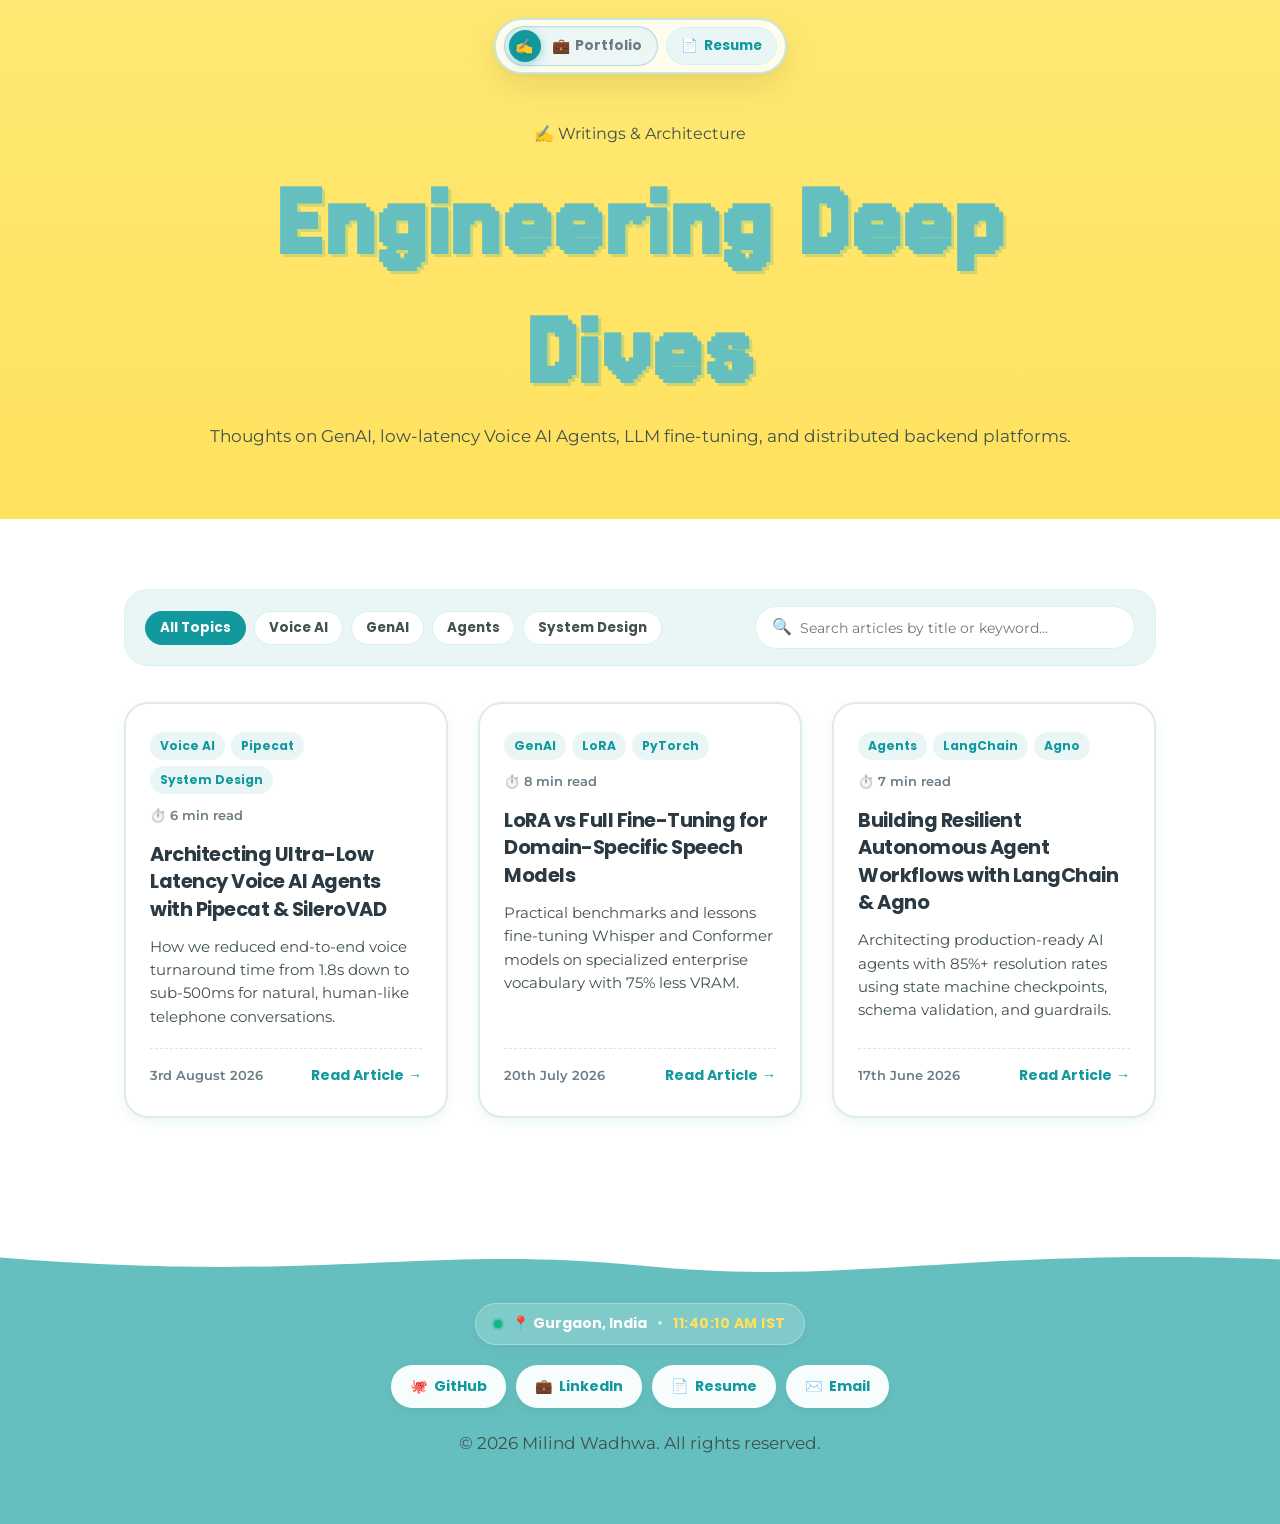
==== blog/index.html @ ba765969 "portfolio revamp" ====
<!DOCTYPE html>
<html lang="en">

<head>
  <meta charset="UTF-8">
  <meta name="viewport" content="width=device-width, initial-scale=1.0">
  <title>Technical Blog & Insights — Milind Wadhwa</title>
  <meta name="description"
    content="Articles and deep dives on GenAI, Voice AI agents, model fine-tuning, and scalable distributed systems by Milind Wadhwa.">
  <link rel="icon"
    href="data:image/svg+xml,<svg xmlns=%22http://www.w3.org/2000/svg%22 viewBox=%220 0 100 100%22><text y=%22.9em%22 font-size=%2290%22>✍️</text></svg>">
  <link rel="stylesheet" href="../style.css">
</head>

<body class="blog-archive-page">

  <!-- Floating Island Dock Navbar -->
  <header class="navbar-wrapper">
    <nav class="floating-dock blog-mode" id="floating-dock">
      <!-- Mode Switcher Segmented Control -->
      <div class="dock-mode-switcher" id="dock-mode-switcher">
        <span class="mode-glider" aria-hidden="true"></span>
        <a href="index.html" class="mode-pill active" id="mode-btn-blog" aria-label="Blog view">
          <span class="mode-icon">✍️</span>
          <span class="mode-text">Blog</span>
        </a>
        <a href="../index.html" class="mode-pill" id="mode-btn-portfolio" aria-label="Switch to Portfolio view">
          <span class="mode-icon">💼</span>
          <span class="mode-text">Portfolio</span>
        </a>
      </div>

      <div class="dock-actions">
        <a href="../resume.pdf" target="_blank" rel="noopener" class="dock-resume-btn" title="View Resume PDF">
          <span>📄</span>
          <span>Resume</span>
        </a>
        <a href="../index.html#contact" class="dock-cta-btn">
          <span class="wave-hand">👋</span>
          <span>Say Hi</span>
        </a>
      </div>
    </nav>
  </header>

  <!-- Hero Header for Blog -->
  <header class="top-container blog-hero-header">
    <div class="hero-content">
      <span class="eyebrow-badge">
        <span class="emoji-bounce">✍️</span>
        <span>Writings & Architecture</span>
      </span>
      <h1 class="hero-title">Engineering Deep Dives</h1>
      <p class="hero-subtitle">
        Thoughts on GenAI, low-latency Voice AI Agents, LLM fine-tuning, and distributed backend platforms.
      </p>
    </div>
  </header>

  <!-- Main Blog Content Area -->
  <main class="middle-container" style="max-width: 1080px;">

    <!-- Filter & Search Controls -->
    <div class="blog-controls-container">
      <div class="blog-tag-filters" id="blog-tag-filters">
        <button class="tag-filter-btn active" data-tag="all">All Topics</button>
        <button class="tag-filter-btn" data-tag="Voice AI">Voice AI</button>
        <button class="tag-filter-btn" data-tag="GenAI">GenAI</button>
        <button class="tag-filter-btn" data-tag="Agents">Agents</button>
        <button class="tag-filter-btn" data-tag="System Design">System Design</button>
      </div>

      <div class="blog-search-box">
        <span class="search-icon">🔍</span>
        <input type="text" id="blog-search-input" placeholder="Search articles by title or keyword..."
          aria-label="Search blog posts">
      </div>
    </div>

    <!-- Blog Articles Grid -->
    <div class="blog-archive-grid" id="blog-articles-grid">

      <!-- Post 1 -->
      <article class="blog-card" data-tags="Voice AI,Pipecat,System Design"
        data-title="Architecting Ultra-Low Latency Voice AI Agents with Pipecat & SileroVAD">
        <div class="blog-card-header">
          <div class="blog-card-tags">
            <span class="blog-pill">Voice AI</span>
            <span class="blog-pill">Pipecat</span>
            <span class="blog-pill">System Design</span>
          </div>
          <span class="blog-read-badge">⏱️ 6 min read</span>
        </div>
        <h2 class="blog-card-title">
          <a href="voice-ai-latency-optimization.html">Architecting Ultra-Low Latency Voice AI Agents with Pipecat &
            SileroVAD</a>
        </h2>
        <p class="blog-card-excerpt">
          How we reduced end-to-end voice turnaround time from 1.8s down to sub-500ms for natural, human-like telephone
          conversations.
        </p>
        <div class="blog-card-footer">
          <span class="blog-date">3rd August 2026</span>
          <a href="voice-ai-latency-optimization.html" class="read-more-btn">Read Article <span>→</span></a>
        </div>
      </article>

      <!-- Post 2 -->
      <article class="blog-card" data-tags="GenAI,LoRA,PyTorch"
        data-title="LoRA vs Full Fine-Tuning for Domain-Specific Speech Models">
        <div class="blog-card-header">
          <div class="blog-card-tags">
            <span class="blog-pill">GenAI</span>
            <span class="blog-pill">LoRA</span>
            <span class="blog-pill">PyTorch</span>
          </div>
          <span class="blog-read-badge">⏱️ 8 min read</span>
        </div>
        <h2 class="blog-card-title">
          <a href="lora-speech-fine-tuning.html">LoRA vs Full Fine-Tuning for Domain-Specific Speech Models</a>
        </h2>
        <p class="blog-card-excerpt">
          Practical benchmarks and lessons fine-tuning Whisper and Conformer models on specialized enterprise vocabulary
          with 75% less VRAM.
        </p>
        <div class="blog-card-footer">
          <span class="blog-date">20th July 2026</span>
          <a href="lora-speech-fine-tuning.html" class="read-more-btn">Read Article <span>→</span></a>
        </div>
      </article>

      <!-- Post 3 -->
      <article class="blog-card" data-tags="Agents,LangChain,Agno"
        data-title="Building Resilient Autonomous Agent Workflows with LangChain & Agno">
        <div class="blog-card-header">
          <div class="blog-card-tags">
            <span class="blog-pill">Agents</span>
            <span class="blog-pill">LangChain</span>
            <span class="blog-pill">Agno</span>
          </div>
          <span class="blog-read-badge">⏱️ 7 min read</span>
        </div>
        <h2 class="blog-card-title">
          <a href="autonomous-agent-workflows.html">Building Resilient Autonomous Agent Workflows with LangChain &
            Agno</a>
        </h2>
        <p class="blog-card-excerpt">
          Architecting production-ready AI agents with 85%+ resolution rates using state machine checkpoints, schema
          validation, and guardrails.
        </p>
        <div class="blog-card-footer">
          <span class="blog-date">17th June 2026</span>
          <a href="autonomous-agent-workflows.html" class="read-more-btn">Read Article <span>→</span></a>
        </div>
      </article>

    </div>

    <div id="no-articles-found"
      style="display: none; text-align: center; padding: 40px 20px; color: var(--text-muted);">
      <p style="font-size: 1.2rem; font-weight: 700;">No articles match your search or filter.</p>
      <button class="btn btn-secondary" onclick="resetBlogFilters()" style="margin-top: 12px;">Reset Filters</button>
    </div>

  </main>

  <!-- WAVE HORIZON TRANSITION -->
  <div class="footer-wave-container" aria-hidden="true">
    <svg class="footer-wave" viewBox="0 0 1440 90" fill="none" xmlns="http://www.w3.org/2000/svg"
      preserveAspectRatio="none">
      <path d="M0,32 C360,75 480,10 720,45 C960,80 1080,15 1440,35 L1440,90 L0,90 Z" fill="#66BFBF" />
    </svg>
  </div>

  <!-- BOTTOM CONTAINER (FOOTER) -->
  <footer class="bottom-container">
    <div class="footer-inner">
      <div class="footer-status-card">
        <span class="live-dot-pulse"></span>
        <span class="status-location">📍 Gurgaon, India</span>
        <span class="status-divider">•</span>
        <span class="status-time" id="live-local-time">08:50 PM IST</span>
      </div>

      <div class="footer-links-dock">
        <a class="footer-pill" href="https://github.com/milindw97" target="_blank" rel="noopener"><span
            class="pill-icon">🐙</span><span>GitHub</span></a>
        <a class="footer-pill" href="https://linkedin.com/in/milind-97-wadhwa" target="_blank" rel="noopener"><span
            class="pill-icon">💼</span><span>LinkedIn</span></a>
        <a class="footer-pill" href="../resume.pdf" target="_blank" rel="noopener"><span
            class="pill-icon">📄</span><span>Resume</span></a>
        <a class="footer-pill" href="mailto:milindw.97@gmail.com"><span
            class="pill-icon">✉️</span><span>Email</span></a>
      </div>

      <p class="copyright-text">© 2026 Milind Wadhwa. All rights reserved.</p>
    </div>
  </footer>

  <script src="../app.js"></script>
</body>

</html>
---- style.css ----
@import url('https://fonts.googleapis.com/css2?family=Jersey+15&family=Montserrat:ital,wght@0,300;0,400;0,500;0,600;0,700;1,400&family=Poppins:wght@300;400;500;600;700;800&display=swap');

/* --- DESIGN TOKENS --- */
:root {
  --font-display: 'Jersey 15', cursive, serif;
  --font-heading: 'Poppins', -apple-system, BlinkMacSystemFont, "Segoe UI", Roboto, sans-serif;
  --font-body: 'Montserrat', -apple-system, BlinkMacSystemFont, "Segoe UI", Roboto, sans-serif;

  /* Colors inspired by diogocorreia.com & modern creative palettes */
  --hero-bg: #FFE15D;
  --hero-bg-gradient: linear-gradient(180deg, #FFE873 0%, #FFE15D 100%);
  --hero-cloud: rgba(255, 255, 255, 0.88);

  --body-bg: #FFFFFF;
  --section-alt-bg: #F8FBFB;
  --card-bg: #FFFFFF;

  --primary-teal: #11999E;
  --accent-teal: #66BFBF;
  --light-teal: #EAF6F6;
  --soft-teal: #d5f2f2;

  --color-bidgely: #10B981;
  --color-plivo: #3B82F6;
  --color-optum: #F59E0B;
  --color-purple: #8B5CF6;
  --color-pink: #EC4899;

  --text-dark: #2B3A42;
  --text-main: #40514E;
  --text-muted: #6B7C85;
  --text-light: #8E9A9E;

  --border-color: #E2EAE9;
  --border-color-hover: #11999E;

  --footer-bg: #66BFBF;
  --footer-link: #115E59;
  --footer-link-hover: #FFFFFF;

  --shadow-sm: 0 4px 12px rgba(17, 153, 158, 0.08);
  --shadow-md: 0 8px 24px rgba(17, 153, 158, 0.12);
  --shadow-lg: 0 16px 36px rgba(17, 153, 158, 0.18);
  --shadow-float: 0 14px 28px rgba(0, 0, 0, 0.12);
  --shadow-dock: 0 12px 32px rgba(0, 0, 0, 0.08), 0 2px 6px rgba(17, 153, 158, 0.06);
  --shadow-dock-scrolled: 0 16px 36px rgba(0, 0, 0, 0.12), 0 4px 12px rgba(17, 153, 158, 0.15);

  --radius-sm: 8px;
  --radius-md: 16px;
  --radius-lg: 24px;
  --radius-pill: 50px;

  --transition-smooth: all 0.3s cubic-bezier(0.16, 1, 0.3, 1);
  --transition-bounce: all 0.45s cubic-bezier(0.34, 1.56, 0.64, 1);
}

/* --- RESET & BASICS --- */
*,
*::before,
*::after {
  box-sizing: border-box;
  margin: 0;
  padding: 0;
}

html {
  /* scroll-behavior handled via JS scrollIntoView to prevent iOS snap-back */
  background-color: var(--body-bg);
  color: var(--text-main);
  font-family: var(--font-body);
  -webkit-font-smoothing: antialiased;
  -moz-osx-font-smoothing: grayscale;
}

body {
  overflow-x: hidden;
  line-height: 1.8;
  text-align: center;
  background-color: var(--body-bg);
  position: relative;
}

a {
  color: var(--primary-teal);
  text-decoration: none;
  transition: var(--transition-smooth);
}

a:hover {
  color: var(--accent-teal);
}

img,
svg {
  max-width: 100%;
  height: auto;
  display: block;
}

/* --- CREATIVE FLOATING ISLAND CAPSULE NAVBAR --- */
.navbar-wrapper {
  position: fixed;
  top: 18px;
  left: 0;
  right: 0;
  z-index: 1000;
  display: flex;
  justify-content: center;
  padding: 0 16px;
  pointer-events: none;
  transition: transform 0.35s cubic-bezier(0.16, 1, 0.3, 1), top 0.35s ease;
}

.floating-dock {
  pointer-events: auto;
  background: rgba(255, 255, 255, 0.88);
  backdrop-filter: blur(16px);
  -webkit-backdrop-filter: blur(16px);
  border: 2px solid rgba(17, 153, 158, 0.22);
  border-radius: var(--radius-pill);
  padding: 6px 8px;
  box-shadow: var(--shadow-dock);
  display: flex;
  align-items: center;
  gap: 8px;
  transition: var(--transition-smooth);
}

.floating-dock.scrolled {
  background: rgba(255, 255, 255, 0.96);
  border-color: rgba(17, 153, 158, 0.35);
  box-shadow: var(--shadow-dock-scrolled);
  transform: translateY(-2px);
}

/* --- SEGMENTED MODE SWITCHER (Blog <> Portfolio) with Dynamic Circle / Icon Morph --- */
.dock-mode-switcher {
  position: relative;
  display: inline-flex;
  align-items: center;
  background-color: rgba(234, 246, 246, 0.95);
  padding: 3px;
  border-radius: var(--radius-pill);
  border: 1.5px solid rgba(17, 153, 158, 0.25);
  box-shadow: inset 0 1px 3px rgba(0, 0, 0, 0.05);
  flex-shrink: 0;
  isolation: isolate;
}

/* Sliding active focus glider (morphs between circle and pill) */
.mode-glider {
  position: absolute;
  top: 3px;
  bottom: 3px;
  left: 0;
  width: 0;
  background: var(--primary-teal);
  border-radius: var(--radius-pill);
  box-shadow: 0 2px 10px rgba(17, 153, 158, 0.4);
  pointer-events: none;
  z-index: 1;
  opacity: 0;
}

/* Active sliding transition only enabled once JS calibrates initial placement */
.dock-mode-switcher.glider-ready .mode-glider {
  opacity: 1;
  transition: transform 0.3s cubic-bezier(0.34, 1.3, 0.64, 1),
    width 0.26s cubic-bezier(0.16, 1, 0.3, 1),
    opacity 0.2s ease;
}

.mode-pill {
  position: relative;
  z-index: 2;
  background: transparent;
  border: none;
  font-family: var(--font-heading);
  font-size: 0.86rem;
  font-weight: 700;
  color: var(--text-muted);
  height: 32px;
  padding: 0 12px;
  border-radius: var(--radius-pill);
  cursor: pointer;
  display: inline-flex;
  align-items: center;
  justify-content: center;
  transition: color 0.22s ease, transform 0.15s ease, padding 0.26s cubic-bezier(0.16, 1, 0.3, 1), width 0.26s cubic-bezier(0.16, 1, 0.3, 1);
  text-decoration: none;
  user-select: none;
  white-space: nowrap;
}

.mode-icon {
  font-size: 0.92rem;
  display: inline-flex;
  align-items: center;
  justify-content: center;
  flex-shrink: 0;
}

.mode-text {
  display: inline-block;
  max-width: 80px;
  opacity: 1;
  margin-left: 5px;
  overflow: hidden;
  transition: max-width 0.26s cubic-bezier(0.16, 1, 0.3, 1), opacity 0.2s ease, margin 0.2s ease;
}

/* When a pill is ACTIVE: hide label text and morph pill into a compact circle */
.mode-pill.active {
  width: 32px;
  min-width: 32px;
  padding: 0;
  border-radius: 50%;
  color: #FFFFFF !important;
}

.mode-pill.active .mode-text {
  max-width: 0 !important;
  opacity: 0 !important;
  margin: 0 !important;
  pointer-events: none;
}

.mode-pill:active {
  transform: scale(0.94);
}

.mode-pill:not(.active):hover {
  color: var(--primary-teal);
}

/* Static fallback before glider is ready to prevent frame 0 flicker */
.dock-mode-switcher:not(.glider-ready) .mode-pill.active {
  background-color: var(--primary-teal);
  color: #FFFFFF !important;
}

.dock-mode-switcher.glider-ready .mode-pill {
  background: transparent !important;
}

.mode-pill.active .mode-icon {
  filter: drop-shadow(0 1px 2px rgba(0, 0, 0, 0.15));
}

/* --- ZERO-JERK INITIAL BLOG STATE (Prevents flash/morph on page load) --- */
html.initial-blog-mode #portfolio-view {
  display: none !important;
}

html.initial-blog-mode #blog-view {
  display: block !important;
  opacity: 1 !important;
  transform: none !important;
}

html.initial-blog-mode .floating-dock .dock-menu {
  max-width: 0px !important;
  opacity: 0 !important;
  transform: scale(0.85) !important;
  padding: 0 !important;
  margin: 0 !important;
  border-color: transparent !important;
  pointer-events: none !important;
  transition: none !important;
}

html.initial-blog-mode .floating-dock .nav-toggle {
  display: none !important;
}

/* Hide Say Hi on all Blog pages & in Blog Mode */
.floating-dock.blog-mode .dock-cta-btn,
html.initial-blog-mode .floating-dock .dock-cta-btn,
.blog-archive-page .dock-cta-btn,
.blog-article-page .dock-cta-btn {
  display: none !important;
}

html.initial-blog-mode #mode-btn-portfolio {
  background: transparent !important;
  color: var(--text-muted) !important;
  width: auto !important;
  padding: 0 12px !important;
  border-radius: var(--radius-pill) !important;
}

html.initial-blog-mode #mode-btn-portfolio .mode-text {
  max-width: 80px !important;
  opacity: 1 !important;
  margin-left: 5px !important;
}

html.initial-blog-mode #mode-btn-blog {
  background-color: var(--primary-teal) !important;
  color: #FFFFFF !important;
  width: 32px !important;
  padding: 0 !important;
  border-radius: 50% !important;
}

html.initial-blog-mode #mode-btn-blog .mode-text {
  max-width: 0 !important;
  opacity: 0 !important;
  margin: 0 !important;
}

/* --- VIEW PANELS & SEAMLESS TRANSITIONS --- */
.view-panel {
  opacity: 1;
  transform: translateY(0);
  transition: opacity 0.28s cubic-bezier(0.16, 1, 0.3, 1), transform 0.32s cubic-bezier(0.16, 1, 0.3, 1);
  will-change: opacity, transform;
}

.view-panel.view-fade-out {
  opacity: 0 !important;
  transform: translateY(-12px) scale(0.99) !important;
  pointer-events: none !important;
}

.view-panel.view-fade-in {
  opacity: 1 !important;
  transform: translateY(0) scale(1) !important;
}

/* --- DOCK NAVIGATION MENU & MORPHING --- */
.floating-dock {
  transition: max-width 0.4s cubic-bezier(0.16, 1, 0.3, 1),
    padding 0.35s cubic-bezier(0.16, 1, 0.3, 1),
    box-shadow 0.3s ease,
    background 0.3s ease;
}

.dock-menu {
  display: flex;
  list-style: none;
  gap: 4px;
  align-items: center;
  background-color: rgba(234, 246, 246, 0.6);
  padding: 4px;
  border-radius: var(--radius-pill);
  border: 1px solid rgba(17, 153, 158, 0.1);
  max-width: 550px;
  height: 40px;
  opacity: 1;
  transform: scale(1);
  transform-origin: left center;
  overflow: hidden;
  transition: max-width 0.38s cubic-bezier(0.16, 1, 0.3, 1),
    opacity 0.26s ease,
    transform 0.32s cubic-bezier(0.16, 1, 0.3, 1),
    padding 0.32s ease,
    margin 0.32s ease,
    border-color 0.25s ease;
  white-space: nowrap;
}

/* Fluid shrink when switching to Blog Mode */
.floating-dock.blog-mode .dock-menu {
  max-width: 0px !important;
  opacity: 0 !important;
  transform: scale(0.85) !important;
  padding: 0 !important;
  margin: 0 !important;
  border-color: transparent !important;
  pointer-events: none !important;
}

.floating-dock.blog-mode .nav-toggle {
  display: none !important;
}

.dock-item {
  position: relative;
}

.dock-link {
  font-family: var(--font-heading);
  font-size: 0.88rem;
  font-weight: 600;
  color: var(--text-main);
  padding: 2px 10px;
  border-radius: var(--radius-pill);
  display: inline-flex;
  align-items: center;
  gap: 6px;
  transition: var(--transition-smooth);
  text-decoration: none;
}

.dock-icon {
  font-size: 0.95rem;
  transition: var(--transition-bounce);
}

.dock-link:hover {
  color: var(--primary-teal);
  background-color: rgba(255, 255, 255, 0.8);
}

.dock-link:hover .dock-icon {
  transform: scale(1.25) translateY(-2px);
}

.dock-link.active {
  background-color: var(--primary-teal);
  color: #FFFFFF;
  box-shadow: 0 4px 12px rgba(17, 153, 158, 0.35);
}

.dock-link.active .dock-icon {
  filter: drop-shadow(0 2px 4px rgba(0, 0, 0, 0.2));
}

/* Dock Action (Resume & Say Hi CTAs) */
.dock-actions {
  display: flex;
  align-items: center;
  gap: 8px;
}

.dock-resume-btn {
  background-color: var(--light-teal);
  color: var(--primary-teal) !important;
  font-family: var(--font-heading);
  font-size: 0.86rem;
  font-weight: 700;
  padding: 6px 14px;
  border-radius: var(--radius-pill);
  display: inline-flex;
  align-items: center;
  gap: 6px;
  border: 1.5px solid var(--soft-teal);
  transition: var(--transition-smooth);
  text-decoration: none;
}

.dock-resume-btn:hover {
  background-color: var(--primary-teal);
  color: #FFFFFF !important;
  border-color: var(--primary-teal);
  transform: scale(1.04) translateY(-1px);
  box-shadow: 0 4px 12px rgba(17, 153, 158, 0.3);
}

.dock-cta-btn {
  background: linear-gradient(135deg, #FFE15D 0%, #FFD43B 100%);
  color: var(--text-dark) !important;
  font-family: var(--font-heading);
  font-size: 0.86rem;
  font-weight: 800;
  padding: 7px 16px;
  border-radius: var(--radius-pill);
  display: inline-flex;
  align-items: center;
  gap: 6px;
  border: 1.5px solid rgba(214, 158, 46, 0.3);
  box-shadow: 0 4px 12px rgba(255, 225, 93, 0.4);
  transition: var(--transition-smooth);
  text-decoration: none;
}

.dock-cta-btn:hover {
  transform: scale(1.05) translateY(-1px);
  box-shadow: 0 6px 16px rgba(255, 225, 93, 0.6);
  background: #FFE15D;
}

.wave-hand {
  display: inline-block;
  transform-origin: 70% 70%;
  animation: waveHand 2.2s infinite ease-in-out;
}

@keyframes waveHand {

  0%,
  100% {
    transform: rotate(0deg);
  }

  20%,
  60% {
    transform: rotate(14deg);
  }

  40%,
  80% {
    transform: rotate(-10deg);
  }
}

/* Mobile Toggle Hamburger */
.nav-toggle {
  display: none;
  flex-direction: column;
  justify-content: space-between;
  width: 36px;
  height: 36px;
  background: var(--light-teal);
  border: 1.5px solid var(--soft-teal);
  border-radius: 50%;
  cursor: pointer;
  padding: 9px 8px;
  z-index: 1002;
  transition: var(--transition-smooth);
}

.nav-toggle:hover {
  background-color: #DEF4F4;
}

.nav-toggle .bar {
  width: 100%;
  height: 2.5px;
  background-color: var(--text-dark);
  border-radius: 4px;
  transition: var(--transition-smooth);
}

.nav-toggle.open .bar:nth-child(1) {
  transform: translateY(7px) rotate(45deg);
}

.nav-toggle.open .bar:nth-child(2) {
  opacity: 0;
}

.nav-toggle.open .bar:nth-child(3) {
  transform: translateY(-7px) rotate(-45deg);
}

.nav-backdrop {
  position: fixed;
  inset: 0;
  background-color: rgba(0, 0, 0, 0.4);
  backdrop-filter: blur(4px);
  z-index: 998;
  opacity: 0;
  pointer-events: none;
  transition: opacity 0.3s ease;
}

.nav-backdrop.open {
  opacity: 1;
  pointer-events: auto;
}

/* --- TOP CONTAINER (HERO BANNER) --- */
.top-container {
  background-color: var(--hero-bg);
  background-image: var(--hero-bg-gradient);
  position: relative;
  padding: 110px 20px 90px 20px;
  /* Extra top padding to accommodate floating dock */
  overflow: hidden;
  text-align: center;
}

/* Floating Ambient Clouds (Full view, no clipping) */
.cloud {
  position: absolute;
  pointer-events: none;
  z-index: 1;
  opacity: 0.88;
  overflow: visible;
  filter: drop-shadow(0 6px 14px rgba(0, 0, 0, 0.05));
}

.top-cloud {
  right: 6%;
  top: 95px;
  width: 175px;
  animation: floatCloudTop 20s infinite alternate ease-in-out;
}

.bottom-cloud {
  left: 5%;
  bottom: 60px;
  width: 195px;
  animation: floatCloudBottom 26s infinite alternate-reverse ease-in-out;
}

.small-cloud {
  left: 14%;
  top: 130px;
  width: 110px;
  animation: floatCloudSmall 16s infinite alternate ease-in-out;
}

@keyframes floatCloudTop {
  0% {
    transform: translateX(0) translateY(0);
  }

  50% {
    transform: translateX(-20px) translateY(12px);
  }

  100% {
    transform: translateX(16px) translateY(-6px);
  }
}

@keyframes floatCloudBottom {
  0% {
    transform: translateX(0) translateY(0);
  }

  50% {
    transform: translateX(24px) translateY(-14px);
  }

  100% {
    transform: translateX(-16px) translateY(8px);
  }
}

@keyframes floatCloudSmall {
  0% {
    transform: translateX(0) translateY(0);
  }

  50% {
    transform: translateX(16px) translateY(10px);
  }

  100% {
    transform: translateX(-14px) translateY(-8px);
  }
}

/* Floating Tech Badges (Cursor default, no pointer) */
.floating-sticker {
  position: absolute;
  z-index: 3;
  padding: 8px 16px;
  background-color: #FFFFFF;
  border-radius: var(--radius-pill);
  font-family: var(--font-heading);
  font-size: 0.88rem;
  font-weight: 700;
  color: var(--text-dark);
  box-shadow: var(--shadow-float);
  display: inline-flex;
  align-items: center;
  gap: 8px;
  cursor: default;
  user-select: none;
  transition: box-shadow 0.3s ease, border-color 0.3s ease;
  animation: floatSticker 6s infinite ease-in-out alternate;
}

.floating-sticker:hover {
  box-shadow: 0 16px 32px rgba(0, 0, 0, 0.16);
  border-color: var(--primary-teal);
}

.sticker-1 {
  top: 120px;
  left: 10%;
  border: 2px solid var(--color-bidgely);
  color: var(--color-bidgely);
  animation-delay: 0s;
  animation-duration: 7s;
}

.sticker-2 {
  top: 160px;
  right: 10%;
  border: 2px solid var(--color-plivo);
  color: var(--color-plivo);
  animation-delay: -2s;
  animation-duration: 6.5s;
}

.sticker-3 {
  bottom: 120px;
  left: 10%;
  border: 2px solid var(--color-purple);
  color: var(--color-purple);
  animation-delay: -3.5s;
  animation-duration: 8s;
}

.sticker-4 {
  bottom: 110px;
  right: 10%;
  border: 2px solid var(--color-pink);
  color: var(--color-pink);
  animation-delay: -1s;
  animation-duration: 7.5s;
}

@keyframes floatSticker {
  0% {
    transform: translateY(0) rotate(-3deg);
  }

  50% {
    transform: translateY(-16px) rotate(3deg);
  }

  100% {
    transform: translateY(8px) rotate(-1deg);
  }
}

.hero-content {
  position: relative;
  z-index: 2;
  max-width: 900px;
  margin: 0 auto;
}

.hero-badge {
  display: inline-flex;
  align-items: center;
  gap: 8px;
  background-color: rgba(255, 255, 255, 0.92);
  padding: 8px 20px;
  border-radius: var(--radius-pill);
  font-family: var(--font-heading);
  font-size: 0.95rem;
  font-weight: 700;
  color: var(--primary-teal);
  box-shadow: var(--shadow-sm);
  margin-bottom: 20px;
  border: 2px solid rgba(17, 153, 158, 0.25);
  animation: pulseBadge 3s infinite ease-in-out;
}

@keyframes pulseBadge {

  0%,
  100% {
    transform: scale(1);
  }

  50% {
    transform: scale(1.03);
  }
}

.hero-badge .pulse-dot {
  width: 10px;
  height: 10px;
  background-color: #10B981;
  border-radius: 50%;
  animation: pulseDot 2s infinite;
}

@keyframes pulseDot {
  0% {
    transform: scale(0.95);
    box-shadow: 0 0 0 0 rgba(16, 185, 129, 0.7);
  }

  70% {
    transform: scale(1.15);
    box-shadow: 0 0 0 8px rgba(16, 185, 129, 0);
  }

  100% {
    transform: scale(0.95);
    box-shadow: 0 0 0 0 rgba(16, 185, 129, 0);
  }
}

h1.hero-title {
  margin: 10px auto 5px auto;
  font-family: var(--font-display);
  font-size: clamp(4.5rem, 10vw, 7rem);
  color: var(--accent-teal);
  line-height: 1.15;
  letter-spacing: 1.5px;
  text-shadow: 3px 3px 0px rgba(17, 153, 158, 0.2);
  animation: floatTitle 4s infinite ease-in-out alternate;
}

@keyframes floatTitle {
  0% {
    transform: translateY(0);
  }

  100% {
    transform: translateY(-6px);
  }
}

h2.hero-subtitle {
  font-family: var(--font-heading);
  font-size: clamp(1.6rem, 4vw, 2.5rem);
  color: var(--primary-teal);
  font-weight: 500;
  margin-bottom: 25px;
  min-height: 1.4em;
  display: flex;
  justify-content: center;
  align-items: baseline;
  gap: 8px;
  flex-wrap: wrap;
}

/* Stable Underline with zero vertical shift */
.typewriter-container {
  display: inline-block;
  border-bottom: 4px solid var(--accent-teal);
  padding-bottom: 2px;
  min-width: 250px;
  text-align: left;
  line-height: 1.2;
}

.typewriter-word {
  font-weight: 800;
  color: var(--text-dark);
  display: inline;
}

/* Hero Animated Workstation Art */
.hero-illustration {
  margin: 30px auto 10px auto;
  max-width: 500px;
  position: relative;
  display: flex;
  justify-content: center;
}

.hero-illustration svg {
  width: 100%;
  height: auto;
  max-height: 300px;
  filter: drop-shadow(0 14px 28px rgba(0, 0, 0, 0.1));
  transition: var(--transition-bounce);
}

.hero-illustration:hover svg {
  transform: translateY(-8px) scale(1.02);
}

/* Steam Rise Animation */
@keyframes steamRise {
  0% {
    transform: translateY(0) scaleX(1);
    opacity: 0.8;
  }

  50% {
    transform: translateY(-8px) scaleX(1.3);
    opacity: 0.5;
  }

  100% {
    transform: translateY(-16px) scaleX(0.8);
    opacity: 0;
  }
}

.steam-1 {
  animation: steamRise 2.5s infinite ease-out;
}

.steam-2 {
  animation: steamRise 2.5s infinite 1.25s ease-out;
}

/* Blinking Terminal Cursor */
@keyframes blinkCursor {

  0%,
  100% {
    opacity: 1;
  }

  50% {
    opacity: 0;
  }
}

.term-cursor {
  animation: blinkCursor 1s infinite;
}

/* Pulsing AI Neural Graph Nodes */
@keyframes pulseNode {

  0%,
  100% {
    transform: scale(1);
    filter: drop-shadow(0 0 4px rgba(17, 153, 158, 0.6));
  }

  50% {
    transform: scale(1.25);
    filter: drop-shadow(0 0 10px rgba(56, 189, 248, 0.9));
  }
}

.ai-pulse-node {
  transform-origin: center;
  animation: pulseNode 3s infinite ease-in-out alternate;
}

/* Hero Action Buttons */
.hero-actions {
  display: flex;
  justify-content: center;
  gap: 16px;
  margin-top: 32px;
  flex-wrap: wrap;
}

/* --- BUTTONS --- */
.btn {
  background: #11cdd4;
  background-image: linear-gradient(to bottom, #11cdd4, #11999e);
  border-radius: var(--radius-sm);
  font-family: var(--font-body);
  color: #FFFFFF !important;
  font-size: 1.05rem;
  font-weight: 700;
  padding: 13px 30px;
  text-decoration: none;
  display: inline-flex;
  align-items: center;
  justify-content: center;
  gap: 10px;
  border: none;
  cursor: pointer;
  transition: var(--transition-smooth);
  box-shadow: 0 6px 18px rgba(17, 205, 212, 0.4);
  position: relative;
  overflow: hidden;
}

.btn::after {
  content: '';
  position: absolute;
  top: 0;
  left: -100%;
  width: 100%;
  height: 100%;
  background: linear-gradient(90deg, transparent, rgba(255, 255, 255, 0.3), transparent);
  transition: 0.5s;
}

.btn:hover::after {
  left: 100%;
}

.btn:hover {
  background: #3cb0fd;
  background-image: linear-gradient(to bottom, #3cb0fd, #3498db);
  box-shadow: 0 8px 24px rgba(52, 152, 219, 0.5);
  transform: translateY(-3px) scale(1.02);
  color: #FFFFFF;
}

.btn-secondary {
  background: #FFFFFF;
  background-image: none;
  color: var(--primary-teal) !important;
  border: 2.5px solid var(--primary-teal);
  box-shadow: var(--shadow-sm);
}

.btn-secondary:hover {
  background: var(--light-teal);
  background-image: none;
  color: var(--primary-teal) !important;
  border-color: var(--accent-teal);
  box-shadow: var(--shadow-md);
}

/* --- MIDDLE CONTAINER --- */
.middle-container {
  max-width: 1000px;
  margin: 0 auto;
  padding: 60px 24px 80px 24px;
  text-align: center;
}

/* Section Titles */
h2 {
  font-family: var(--font-heading);
  font-size: clamp(2.2rem, 4.5vw, 2.75rem);
  color: var(--accent-teal);
  font-weight: 700;
  margin-bottom: 20px;
  letter-spacing: -0.5px;
}

h3 {
  font-family: var(--font-heading);
  color: var(--primary-teal);
  font-size: 1.4rem;
  font-weight: 700;
  margin-bottom: 12px;
}

p {
  color: var(--text-main);
  line-height: 1.9;
  font-size: 1.05rem;
  margin-bottom: 16px;
}

/* Signature Dotted Divider */
hr.dotted-divider {
  border-style: dotted none none none;
  border-top-width: 14px;
  width: 100px;
  border-color: var(--accent-teal);
  margin: 75px auto;
  opacity: 0.55;
}

/* --- PROFILE & HELLO SECTION --- */
.profile {
  text-align: center;
  max-width: 820px;
  margin: 0 auto;
}

.profile-pic-container {
  position: relative;
  display: inline-block;
  margin-bottom: 28px;
  cursor: pointer;
}

.profile-pic-ring {
  width: 220px;
  height: 220px;
  border-radius: 50%;
  padding: 8px;
  background: linear-gradient(135deg, #FFE15D 0%, #11999E 50%, #66BFBF 100%);
  box-shadow: var(--shadow-lg);
  display: flex;
  align-items: center;
  justify-content: center;
  animation: rotateRing 12s linear infinite;
  transition: var(--transition-bounce);
}

@keyframes rotateRing {
  0% {
    transform: rotate(0deg);
  }

  100% {
    transform: rotate(360deg);
  }
}

.profile-pic {
  height: 204px;
  width: 204px;
  border-radius: 50%;
  object-fit: cover;
  object-position: center 15%;
  border: 4px solid #FFFFFF;
  box-shadow: inset 0 2px 8px rgba(0, 0, 0, 0.1);
  transition: var(--transition-bounce);
  animation: counterRotate 12s linear infinite;
}

@keyframes counterRotate {
  0% {
    transform: rotate(0deg);
  }

  100% {
    transform: rotate(-360deg);
  }
}

.profile-pic-container:hover .profile-pic-ring {
  transform: scale(1.06);
  box-shadow: 0 20px 40px rgba(17, 153, 158, 0.25);
}

.profile-pic-badge {
  position: absolute;
  bottom: 10px;
  right: 10px;
  background: linear-gradient(135deg, #11999E, #0d7a7e);
  color: #FFFFFF;
  border-radius: 50%;
  width: 48px;
  height: 48px;
  display: flex;
  align-items: center;
  justify-content: center;
  font-size: 1.4rem;
  box-shadow: var(--shadow-md);
  border: 3.5px solid #FFFFFF;
  animation: pulseBadge 2.5s infinite;
  user-select: none;
}

.profile h2 {
  color: var(--primary-teal);
  font-size: 2.5rem;
  margin-bottom: 16px;
  font-weight: 800;
}

.profile p {
  font-size: 1.15rem;
  color: var(--text-dark);
}

.profile-highlight {
  font-weight: 700;
  color: var(--primary-teal);
}

/* Metrics Row */
.metrics-row {
  display: grid;
  grid-template-columns: repeat(3, 1fr);
  gap: 20px;
  margin: 40px auto 10px auto;
  max-width: 780px;
}

.metric-box {
  background-color: var(--light-teal);
  border-radius: var(--radius-md);
  padding: 20px 14px;
  border: 2px solid var(--soft-teal);
  transition: var(--transition-smooth);
}

.metric-box:hover {
  transform: translateY(-6px);
  background-color: #DEF4F4;
  box-shadow: var(--shadow-md);
  border-color: var(--primary-teal);
}

.metric-num {
  font-family: var(--font-heading);
  font-size: 2rem;
  font-weight: 800;
  color: var(--primary-teal);
}

.metric-label {
  font-size: 0.85rem;
  font-weight: 700;
  color: var(--text-muted);
  text-transform: uppercase;
  letter-spacing: 0.5px;
  margin-top: 4px;
}

/* --- SKILLS SECTION (ALTERNATING STORYTELLING ROWS) --- */
.skills {
  margin: 0 auto;
}

.skill-row {
  width: 92%;
  max-width: 860px;
  margin: 50px auto;
  text-align: left;
  line-height: 1.9;
  background-color: var(--card-bg);
  border: 2px solid var(--border-color);
  border-radius: var(--radius-lg);
  padding: 38px 42px;
  box-shadow: var(--shadow-sm);
  transition: var(--transition-smooth);
  display: flex;
  align-items: center;
  gap: 36px;
  position: relative;
  overflow: hidden;
}

.skill-row::after {
  content: '';
  position: absolute;
  top: 0;
  left: 0;
  width: 6px;
  height: 100%;
  background-color: var(--primary-teal);
  transition: width 0.3s ease;
}

.skill-row:hover::after {
  width: 10px;
}

.skill-row:nth-child(2)::after {
  background-color: var(--color-plivo);
}

.skill-row:nth-child(3)::after {
  background-color: var(--color-bidgely);
}

.skill-row:nth-child(4)::after {
  background-color: var(--color-purple);
}

.skill-row:hover {
  box-shadow: var(--shadow-lg);
  border-color: var(--accent-teal);
  transform: translateY(-5px);
}

.skill-row-left {
  flex-direction: row;
}

.skill-row-right {
  flex-direction: row-reverse;
}

.skill-icon-wrapper {
  flex-shrink: 0;
  width: 110px;
  height: 110px;
  background-color: var(--light-teal);
  border-radius: var(--radius-md);
  display: flex;
  align-items: center;
  justify-content: center;
  border: 2.5px dashed var(--accent-teal);
  transition: var(--transition-bounce);
}

.skill-row:hover .skill-icon-wrapper {
  transform: scale(1.12) rotate(6deg);
  background-color: #DEF4F4;
}

.skill-icon-wrapper .icon-emoji {
  font-size: 3.2rem;
  user-select: none;
}

.skill-content {
  flex: 1;
}

.skill-content h3 {
  font-size: 1.45rem;
  margin-bottom: 10px;
  display: flex;
  align-items: center;
  gap: 10px;
}

.skill-content p {
  color: var(--text-main);
  font-size: 1rem;
  margin-bottom: 14px;
}

.tech-pills {
  display: flex;
  flex-wrap: wrap;
  gap: 8px;
}

.tech-pill {
  font-family: var(--font-heading);
  font-size: 0.82rem;
  font-weight: 600;
  background-color: var(--light-teal);
  color: var(--primary-teal);
  padding: 4px 14px;
  border-radius: var(--radius-pill);
  border: 1px solid var(--soft-teal);
  transition: var(--transition-smooth);
}

.tech-pill:hover {
  background-color: var(--primary-teal);
  color: #FFFFFF;
  transform: translateY(-2px);
}

/* --- CREATIVE VERTICAL TIMELINE EXPERIENCE VIEW (NO JERK) --- */
.experience-section {
  max-width: 900px;
  margin: 0 auto;
  text-align: left;
}

.experience-section h2 {
  text-align: center;
}

.timeline-container {
  position: relative;
  margin: 50px auto 20px auto;
  padding: 20px 0;
}

/* Connected Vertical Spine Line */
.timeline-container::before {
  content: '';
  position: absolute;
  top: 10px;
  bottom: 10px;
  left: 32px;
  width: 4px;
  background: linear-gradient(180deg, var(--color-bidgely) 0%, var(--color-plivo) 45%, var(--color-optum) 90%);
  border-radius: 4px;
}

.timeline-milestone {
  position: relative;
  margin-bottom: 40px;
  padding-left: 80px;
}

.timeline-milestone:last-child {
  margin-bottom: 0;
}

/* Milestone Node Circle / Logo Marker */
.milestone-node {
  position: absolute;
  left: 12px;
  top: 0;
  width: 44px;
  height: 44px;
  border-radius: 50%;
  background-color: #FFFFFF;
  border: 4px solid var(--color-bidgely);
  box-shadow: 0 0 0 4px var(--light-teal), var(--shadow-md);
  display: flex;
  align-items: center;
  justify-content: center;
  font-size: 1.25rem;
  z-index: 2;
  transition: var(--transition-bounce);
}

.timeline-milestone:hover .milestone-node {
  transform: scale(1.2) rotate(8deg);
  box-shadow: 0 0 0 6px var(--soft-teal), var(--shadow-lg);
}

.node-bidgely {
  border-color: var(--color-bidgely);
  color: var(--color-bidgely);
}

.node-plivo {
  border-color: var(--color-plivo);
  color: var(--color-plivo);
}

.node-optum {
  border-color: var(--color-optum);
  color: var(--color-optum);
}

/* Timeline Card (Steady in place with zero sideways jerk) */
.timeline-card {
  background-color: var(--card-bg);
  border: 2px solid var(--border-color);
  border-radius: var(--radius-lg);
  padding: 28px 32px;
  box-shadow: var(--shadow-sm);
  transition: border-color 0.25s ease, box-shadow 0.25s ease;
}

.timeline-milestone:hover .timeline-card {
  border-color: var(--primary-teal);
  box-shadow: var(--shadow-md);
}

.timeline-card-header {
  display: flex;
  justify-content: space-between;
  align-items: flex-start;
  flex-wrap: wrap;
  gap: 10px;
  margin-bottom: 6px;
}

.timeline-company-title {
  font-family: var(--font-heading);
  font-size: 1.35rem;
  font-weight: 800;
  color: var(--text-dark);
}

.timeline-company-title a {
  color: var(--primary-teal);
  display: inline-flex;
  align-items: center;
  gap: 4px;
  border-bottom: 2px dashed var(--primary-teal);
}

.timeline-company-title a:hover {
  color: var(--accent-teal);
  border-bottom-style: solid;
}

.timeline-badge-date {
  font-family: var(--font-heading);
  font-size: 0.88rem;
  font-weight: 700;
  background-color: var(--light-teal);
  color: var(--primary-teal);
  padding: 6px 14px;
  border-radius: var(--radius-pill);
  border: 1px solid var(--soft-teal);
}

.timeline-location {
  font-size: 0.92rem;
  color: var(--text-muted);
  margin-bottom: 16px;
  display: flex;
  align-items: center;
  gap: 6px;
}

.timeline-accordion {
  margin-top: 14px;
}

.timeline-accordion summary {
  cursor: pointer;
  font-family: var(--font-heading);
  font-size: 1rem;
  font-weight: 700;
  color: var(--primary-teal);
  outline: none;
  display: flex;
  align-items: center;
  justify-content: space-between;
  background-color: var(--light-teal);
  padding: 10px 18px;
  border-radius: var(--radius-sm);
  user-select: none;
  transition: var(--transition-smooth);
}

.timeline-accordion summary:hover {
  background-color: #DEF4F4;
}

.timeline-accordion summary::-webkit-details-marker {
  display: none;
}

.timeline-accordion summary::after {
  content: '▾';
  font-size: 1.1rem;
  transition: transform 0.25s ease;
}

.timeline-accordion[open] summary::after {
  transform: rotate(180deg);
}

.timeline-bullets {
  list-style: none;
  margin-top: 16px;
  padding-left: 6px;
  display: flex;
  flex-direction: column;
  gap: 12px;
}

.timeline-bullets li {
  position: relative;
  padding-left: 28px;
  font-size: 0.96rem;
  line-height: 1.8;
  color: var(--text-main);
}

.timeline-bullets li::before {
  content: '⚡';
  position: absolute;
  left: 2px;
  top: 1px;
  font-size: 0.9rem;
}

/* --- TECHNICAL HIGHLIGHTS / PROJECTS SECTION --- */
.projects-section {
  max-width: 880px;
  margin: 0 auto;
}

.projects-grid {
  display: grid;
  grid-template-columns: repeat(2, 1fr);
  gap: 26px;
  margin-top: 40px;
  text-align: left;
}

.project-card {
  background-color: var(--card-bg);
  border: 2px solid var(--border-color);
  border-radius: var(--radius-lg);
  padding: 32px 30px;
  box-shadow: var(--shadow-sm);
  transition: var(--transition-smooth);
  display: flex;
  flex-direction: column;
  justify-content: space-between;
  position: relative;
  overflow: hidden;
}

.project-card::before {
  content: '';
  position: absolute;
  top: 0;
  left: 0;
  right: 0;
  height: 6px;
  background-color: var(--primary-teal);
}

.project-card:nth-child(2)::before {
  background-color: var(--color-purple);
}

.project-card:nth-child(3)::before {
  background-color: var(--color-optum);
}

.project-card:nth-child(4)::before {
  background-color: var(--color-bidgely);
}

.project-card:hover {
  transform: translateY(-6px);
  box-shadow: var(--shadow-lg);
  border-color: var(--accent-teal);
}

.project-icon {
  font-size: 2.4rem;
  margin-bottom: 16px;
  display: inline-block;
  transition: var(--transition-bounce);
}

.project-card:hover .project-icon {
  transform: scale(1.2) rotate(8deg);
}

.project-card h4 {
  font-family: var(--font-heading);
  font-size: 1.3rem;
  color: var(--text-dark);
  margin-bottom: 10px;
  font-weight: 800;
}

.project-card p {
  font-size: 0.94rem;
  color: var(--text-main);
  line-height: 1.7;
  margin-bottom: 18px;
  flex-grow: 1;
}

.project-tags {
  display: flex;
  flex-wrap: wrap;
  gap: 6px;
  margin-bottom: 20px;
}

.project-tag {
  font-size: 0.78rem;
  font-family: var(--font-heading);
  font-weight: 700;
  background-color: var(--light-teal);
  color: var(--primary-teal);
  padding: 4px 12px;
  border-radius: var(--radius-pill);
}

.project-link {
  font-family: var(--font-heading);
  font-size: 0.92rem;
  font-weight: 700;
  color: var(--primary-teal);
  display: inline-flex;
  align-items: center;
  gap: 6px;
  transition: var(--transition-smooth);
}

.project-link:hover {
  color: var(--accent-teal);
  transform: translateX(4px);
}

/* --- CONTACT SECTION ("GET IN TOUCH") --- */
.contact-me {
  max-width: 720px;
  margin: 60px auto 20px auto;
  text-align: center;
}

.contact-me h2 {
  color: var(--accent-teal);
}

.contact-me h3 {
  color: var(--primary-teal);
  font-size: 1.35rem;
  font-weight: 600;
  margin-bottom: 16px;
}

.contact-card {
  background-color: var(--card-bg);
  border: 2px solid var(--border-color);
  border-radius: var(--radius-lg);
  padding: 38px 36px;
  box-shadow: var(--shadow-md);
  margin-top: 30px;
  text-align: left;
}

.contact-methods-tray {
  display: flex;
  justify-content: center;
  gap: 16px;
  flex-wrap: wrap;
  margin-bottom: 30px;
}

.contact-method-pill {
  display: inline-flex;
  align-items: center;
  gap: 8px;
  padding: 10px 22px;
  background-color: var(--light-teal);
  border-radius: var(--radius-pill);
  font-family: var(--font-heading);
  font-size: 0.95rem;
  font-weight: 700;
  color: var(--primary-teal);
  border: 1.5px solid var(--soft-teal);
  transition: var(--transition-smooth);
}

.contact-method-pill:hover {
  background-color: #DEF4F4;
  transform: translateY(-3px);
  color: var(--primary-teal);
  box-shadow: var(--shadow-sm);
}

/* Contact Form */
.contact-form {
  display: flex;
  flex-direction: column;
  gap: 18px;
}

.form-group {
  display: flex;
  flex-direction: column;
  gap: 6px;
}

.form-group label {
  font-family: var(--font-heading);
  font-size: 0.92rem;
  font-weight: 700;
  color: var(--text-dark);
}

.form-control {
  width: 100%;
  padding: 14px 18px;
  font-family: var(--font-body);
  font-size: 0.98rem;
  border: 2px solid var(--border-color);
  border-radius: var(--radius-sm);
  background-color: #FAFCFC;
  color: var(--text-dark);
  transition: var(--transition-smooth);
  outline: none;
}

.form-control:focus {
  border-color: var(--primary-teal);
  background-color: #FFFFFF;
  box-shadow: 0 0 0 4px rgba(17, 153, 158, 0.18);
}

textarea.form-control {
  min-height: 130px;
  resize: vertical;
}

/* --- WAVE HORIZON TRANSITION --- */
.footer-wave-container {
  width: 100%;
  overflow: hidden;
  line-height: 0;
  background-color: var(--body-bg);
  margin-top: 40px;
}

.footer-wave {
  display: block;
  width: 100%;
  height: 55px;
}

/* --- BOTTOM CONTAINER (FOOTER) --- */
.bottom-container {
  background-color: var(--footer-bg);
  padding: 10px 20px 48px 20px;
  color: #FFFFFF;
  text-align: center;
  position: relative;
}

.footer-inner {
  max-width: 860px;
  margin: 0 auto;
  display: flex;
  flex-direction: column;
  align-items: center;
  gap: 20px;
}

/* Live Status & Local Time Pill */
.footer-status-card {
  display: inline-flex;
  align-items: center;
  gap: 10px;
  background: rgba(255, 255, 255, 0.18);
  backdrop-filter: blur(12px);
  -webkit-backdrop-filter: blur(12px);
  border: 1.5px solid rgba(255, 255, 255, 0.3);
  padding: 7px 18px;
  border-radius: var(--radius-pill);
  font-family: var(--font-heading);
  font-size: 0.88rem;
  font-weight: 700;
  color: #FFFFFF;
  box-shadow: 0 4px 14px rgba(0, 0, 0, 0.05);
  transition: var(--transition-smooth);
}

.footer-status-card:hover {
  background: rgba(255, 255, 255, 0.28);
  border-color: rgba(255, 255, 255, 0.5);
  transform: translateY(-1px);
}

.live-dot-pulse {
  width: 8px;
  height: 8px;
  background-color: #10B981;
  border-radius: 50%;
  box-shadow: 0 0 0 2px rgba(16, 185, 129, 0.4);
  animation: pulseDot 2s infinite;
  flex-shrink: 0;
}

.status-divider {
  opacity: 0.6;
}

.status-time {
  letter-spacing: 0.5px;
  color: #FFE15D;
  font-variant-numeric: tabular-nums;
  display: inline-block;
  min-width: 105px;
}

/* Tactile Footer Social Pills Dock */
.footer-links-dock {
  display: flex;
  justify-content: center;
  align-items: center;
  gap: 10px;
  flex-wrap: wrap;
}

.footer-pill {
  background-color: rgba(255, 255, 255, 0.95);
  color: var(--primary-teal) !important;
  font-family: var(--font-heading);
  font-size: 0.88rem;
  font-weight: 700;
  padding: 8px 18px;
  border-radius: var(--radius-pill);
  display: inline-flex;
  align-items: center;
  gap: 6px;
  border: 1.5px solid rgba(255, 255, 255, 0.7);
  box-shadow: 0 4px 12px rgba(0, 0, 0, 0.06);
  transition: var(--transition-smooth);
  text-decoration: none;
}

.footer-pill:hover {
  background-color: #FFFFFF;
  color: var(--accent-teal) !important;
  transform: translateY(-3px) scale(1.03);
  box-shadow: 0 8px 20px rgba(0, 0, 0, 0.12);
}

.back-to-top-pill {
  background: linear-gradient(135deg, #FFE15D 0%, #FFD43B 100%);
  color: var(--text-dark) !important;
  border-color: rgba(214, 158, 46, 0.3);
}

.back-to-top-pill:hover {
  color: var(--text-dark) !important;
  background: #FFE15D;
}

.back-to-top-pill:hover .rocket-icon {
  display: inline-block;
  animation: rocketLaunch 0.5s ease infinite alternate;
}

@keyframes rocketLaunch {
  0% {
    transform: translateY(0) rotate(0deg);
  }

  100% {
    transform: translateY(-4px) rotate(-18deg);
  }
}

/* Footer Tagline & Note */
.footer-tagline {
  color: #EAF6F6;
  font-size: 0.92rem;
  margin-top: 6px;
  font-weight: 500;
}

.footer-tagline .tagline-coffee,
.footer-tagline .tagline-ai {
  font-weight: 700;
  color: #FFFFFF;
}

/* --- BLOG & ARTICLE PAGES --- */
.blog-section {
  padding: 40px 0;
}

.home-blog-grid {
  display: grid;
  grid-template-columns: repeat(auto-fit, minmax(300px, 1fr));
  gap: 28px;
  max-width: 1100px;
  margin: 0 auto;
}

.blog-archive-grid {
  display: grid;
  grid-template-columns: repeat(auto-fit, minmax(320px, 1fr));
  gap: 30px;
  margin-top: 36px;
}

.blog-card {
  background-color: var(--card-bg);
  border: 2px solid var(--border-color);
  border-radius: var(--radius-lg);
  padding: 28px 24px;
  display: flex;
  flex-direction: column;
  justify-content: space-between;
  box-shadow: var(--shadow-sm);
  transition: var(--transition-bounce);
  text-align: left;
}

.blog-card:hover {
  transform: translateY(-5px);
  border-color: var(--primary-teal);
  box-shadow: var(--shadow-lg);
}

.blog-card-header {
  display: flex;
  justify-content: space-between;
  align-items: center;
  gap: 10px;
  margin-bottom: 14px;
  flex-wrap: wrap;
}

.blog-card-tags {
  display: flex;
  gap: 6px;
  flex-wrap: wrap;
}

.blog-pill {
  background-color: var(--light-teal);
  color: var(--primary-teal);
  font-family: var(--font-heading);
  font-size: 0.76rem;
  font-weight: 700;
  padding: 3px 10px;
  border-radius: var(--radius-pill);
}

.blog-read-badge {
  font-size: 0.8rem;
  font-weight: 600;
  color: var(--text-muted);
}

.blog-card-title {
  font-size: 1.22rem;
  line-height: 1.4;
  margin: 0 0 12px 0;
}

.blog-card-title a {
  color: var(--text-dark);
  text-decoration: none;
  transition: var(--transition-smooth);
}

.blog-card-title a:hover {
  color: var(--primary-teal);
}

.blog-card-excerpt {
  font-size: 0.94rem;
  color: var(--text-main);
  line-height: 1.55;
  margin-bottom: 20px;
  flex-grow: 1;
}

.blog-card-footer {
  display: flex;
  justify-content: space-between;
  align-items: center;
  padding-top: 14px;
  border-top: 1px dashed rgba(17, 153, 158, 0.2);
}

.blog-date {
  font-size: 0.82rem;
  font-weight: 600;
  color: var(--text-muted);
}

.read-more-btn {
  font-family: var(--font-heading);
  font-size: 0.88rem;
  font-weight: 700;
  color: var(--primary-teal);
  text-decoration: none;
  display: inline-flex;
  align-items: center;
  gap: 4px;
  transition: var(--transition-smooth);
}

.read-more-btn span {
  transition: transform 0.2s ease;
}

.read-more-btn:hover span {
  transform: translateX(4px);
}

/* Blog Archive Controls */
.blog-hero-header {
  padding: 120px 20px 50px 20px;
}

.blog-controls-container {
  display: flex;
  justify-content: space-between;
  align-items: center;
  gap: 20px;
  flex-wrap: wrap;
  margin-top: 10px;
  background: var(--light-teal);
  padding: 16px 20px;
  border-radius: var(--radius-lg);
  border: 1.5px solid var(--soft-teal);
}

.blog-tag-filters {
  display: flex;
  gap: 8px;
  flex-wrap: wrap;
}

.tag-filter-btn {
  background: #FFFFFF;
  border: 1.5px solid var(--soft-teal);
  color: var(--text-main);
  font-family: var(--font-heading);
  font-size: 0.84rem;
  font-weight: 700;
  padding: 6px 14px;
  border-radius: var(--radius-pill);
  cursor: pointer;
  transition: var(--transition-smooth);
}

.tag-filter-btn:hover {
  border-color: var(--primary-teal);
  color: var(--primary-teal);
}

.tag-filter-btn.active {
  background: var(--primary-teal);
  color: #FFFFFF;
  border-color: var(--primary-teal);
}

.blog-search-box {
  display: flex;
  align-items: center;
  gap: 8px;
  background: #FFFFFF;
  border: 1.5px solid var(--soft-teal);
  border-radius: var(--radius-pill);
  padding: 6px 16px;
  flex: 1;
  max-width: 380px;
}

.blog-search-box input {
  border: none;
  outline: none;
  width: 100%;
  font-family: var(--font-body);
  font-size: 0.9rem;
  background: transparent;
}

/* Article Reader Page */
.article-container {
  max-width: 820px;
  margin: 110px auto 60px auto;
  padding: 0 20px;
}

.article-breadcrumb {
  margin-bottom: 24px;
}

.back-link {
  font-family: var(--font-heading);
  font-size: 0.92rem;
  font-weight: 700;
  color: var(--primary-teal);
  text-decoration: none;
  display: inline-flex;
  align-items: center;
  gap: 6px;
  transition: var(--transition-smooth);
}

.back-link:hover {
  transform: translateX(-3px);
}

.article-header {
  margin-bottom: 40px;
  text-align: left;
}

.article-meta-top {
  display: flex;
  align-items: center;
  gap: 8px;
  flex-wrap: wrap;
  margin-bottom: 16px;
}

.article-tag {
  background-color: var(--light-teal);
  color: var(--primary-teal);
  font-family: var(--font-heading);
  font-size: 0.8rem;
  font-weight: 700;
  padding: 4px 12px;
  border-radius: var(--radius-pill);
}

.article-read-time {
  font-size: 0.84rem;
  font-weight: 600;
  color: var(--text-muted);
  margin-left: 6px;
}

.article-title {
  font-size: 2.3rem;
  line-height: 1.25;
  color: var(--text-dark);
  margin-bottom: 16px;
}

.article-subtitle {
  font-size: 1.15rem;
  color: var(--text-main);
  line-height: 1.6;
  margin-bottom: 24px;
}

.article-author-card {
  display: flex;
  align-items: center;
  gap: 14px;
  padding-top: 16px;
  border-top: 1px solid var(--border-color);
}

.author-avatar {
  width: 48px;
  height: 48px;
  border-radius: 50%;
  object-fit: cover;
  border: 2px solid var(--primary-teal);
}

.author-name {
  font-family: var(--font-heading);
  font-size: 1rem;
  font-weight: 700;
  color: var(--text-dark);
}

.author-role {
  font-size: 0.84rem;
  color: var(--text-muted);
}

.article-body {
  font-size: 1.06rem;
  line-height: 1.75;
  color: var(--text-main);
  text-align: left;
}

.article-body h2 {
  font-size: 1.65rem;
  margin: 40px 0 16px 0;
  color: var(--text-dark);
}

.article-body p {
  margin-bottom: 20px;
}

.article-body ul,
.article-body ol {
  margin: 0 0 24px 24px;
}

.article-body li {
  margin-bottom: 8px;
}

.callout-card {
  background: var(--light-teal);
  border-left: 4px solid var(--primary-teal);
  border-radius: 0 var(--radius-md) var(--radius-md) 0;
  padding: 18px 20px;
  margin: 28px 0;
  display: flex;
  gap: 14px;
  align-items: flex-start;
}

.callout-icon {
  font-size: 1.3rem;
  flex-shrink: 0;
}

.code-block {
  background: #1E293B;
  color: #E2E8F0;
  padding: 20px;
  border-radius: var(--radius-md);
  overflow-x: auto;
  font-family: 'JetBrains Mono', 'Fira Code', Consolas, Monaco, monospace;
  font-size: 0.9rem;
  line-height: 1.55;
  margin: 28px 0;
  border: 1px solid rgba(255, 255, 255, 0.1);
  box-shadow: var(--shadow-md);
}

.article-footer-nav {
  display: flex;
  justify-content: space-between;
  align-items: center;
  gap: 16px;
  flex-wrap: wrap;
  margin-top: 50px;
  padding-top: 30px;
  border-top: 2px solid var(--border-color);
}

/* --- RESPONSIVE MEDIA QUERIES --- */
@media (max-width: 880px) {
  .navbar-wrapper {
    top: 12px;
    padding: 0 12px;
  }

  .floating-dock {
    width: 100%;
    justify-content: space-between;
    padding: 6px 10px;
  }

  .dock-menu {
    position: fixed;
    top: 72px;
    left: 16px;
    right: 16px;
    background: rgba(255, 255, 255, 0.98);
    backdrop-filter: blur(20px);
    -webkit-backdrop-filter: blur(20px);
    flex-direction: column;
    align-items: stretch;
    padding: 16px;
    gap: 8px;
    border-radius: var(--radius-lg);
    border: 2px solid var(--border-color);
    box-shadow: 0 20px 40px rgba(0, 0, 0, 0.16);
    transform: translateY(-20px) scale(0.95);
    opacity: 0;
    pointer-events: none;
    transition: all 0.3s cubic-bezier(0.16, 1, 0.3, 1);
    z-index: 1001;
  }

  .dock-menu.open {
    transform: translateY(0) scale(1);
    opacity: 1;
    pointer-events: auto;
  }

  .dock-menu .dock-link {
    width: 100%;
    padding: 12px 18px;
    font-size: 1.05rem;
    justify-content: flex-start;
  }

  .nav-toggle {
    display: flex;
  }

  .floating-sticker {
    display: none;
    /* Hide floating stickers on small screens to prevent overlap */
  }

  .top-container {
    padding: 95px 16px 60px 16px;
  }

  .skill-row {
    width: 100%;
    padding: 30px 24px;
    flex-direction: column !important;
    text-align: center;
    gap: 20px;
  }

  .skill-content h3 {
    justify-content: center;
  }

  .tech-pills {
    justify-content: center;
  }

  /* Mobile Timeline Adaptation */
  .timeline-container::before {
    left: 20px;
  }

  .timeline-milestone {
    padding-left: 55px;
  }

  .milestone-node {
    left: 2px;
    width: 38px;
    height: 38px;
    font-size: 1rem;
  }

  .projects-grid {
    grid-template-columns: 1fr;
  }

  .metrics-row {
    grid-template-columns: 1fr;
    gap: 12px;
  }

  .top-cloud,
  .bottom-cloud,
  .small-cloud {
    opacity: 0.35;
    width: 110px;
  }
}

@media (max-width: 500px) {
  .top-container {
    padding: 85px 16px 50px 16px;
  }

  .middle-container {
    padding: 40px 16px 60px 16px;
  }

  .dock-resume-btn,
  .dock-cta-btn {
    padding: 6px 11px;
    font-size: 0.8rem;
  }

  .profile-pic-ring {
    width: 180px;
    height: 180px;
  }

  .profile-pic {
    height: 166px;
    width: 166px;
  }

  .timeline-card {
    padding: 20px 16px;
  }

  .contact-card {
    padding: 24px 18px;
  }

  .footer-links-dock {
    gap: 8px;
  }

  .footer-pill {
    padding: 7px 13px;
    font-size: 0.82rem;
  }
}

/* --- NARROW PHONE BREAKPOINT (≤ 393px: SE, 12 Pro, S8+) ---
   At these widths the full text labels overflow the navbar.
   Collapse Resume / Say Hi to icon-only pills and shrink the
   inactive mode pill to icon-only to save space.                */
@media (max-width: 393px) {

  /* Hide text labels from Resume + Say Hi — icon only */
  .btn-label {
    display: none;
  }

  /* Shrink Resume into a compact icon pill */
  .dock-resume-btn {
    padding: 0;
    width: 32px;
    height: 32px;
    justify-content: center;
    border-radius: 50%;
  }

  /* Shrink Say Hi into a compact icon pill */
  .dock-cta-btn {
    padding: 0;
    width: 32px;
    height: 32px;
    justify-content: center;
    border-radius: 50%;
  }

  /* Also collapse the INACTIVE mode pill text to icon-only */
  .mode-pill:not(.active) .mode-text {
    display: none;
  }

  .mode-pill:not(.active) {
    width: 32px;
    padding: 0;
    border-radius: 50%;
    justify-content: center;
  }

  /* Tighten dock-actions gap */
  .dock-actions {
    gap: 5px;
  }
}
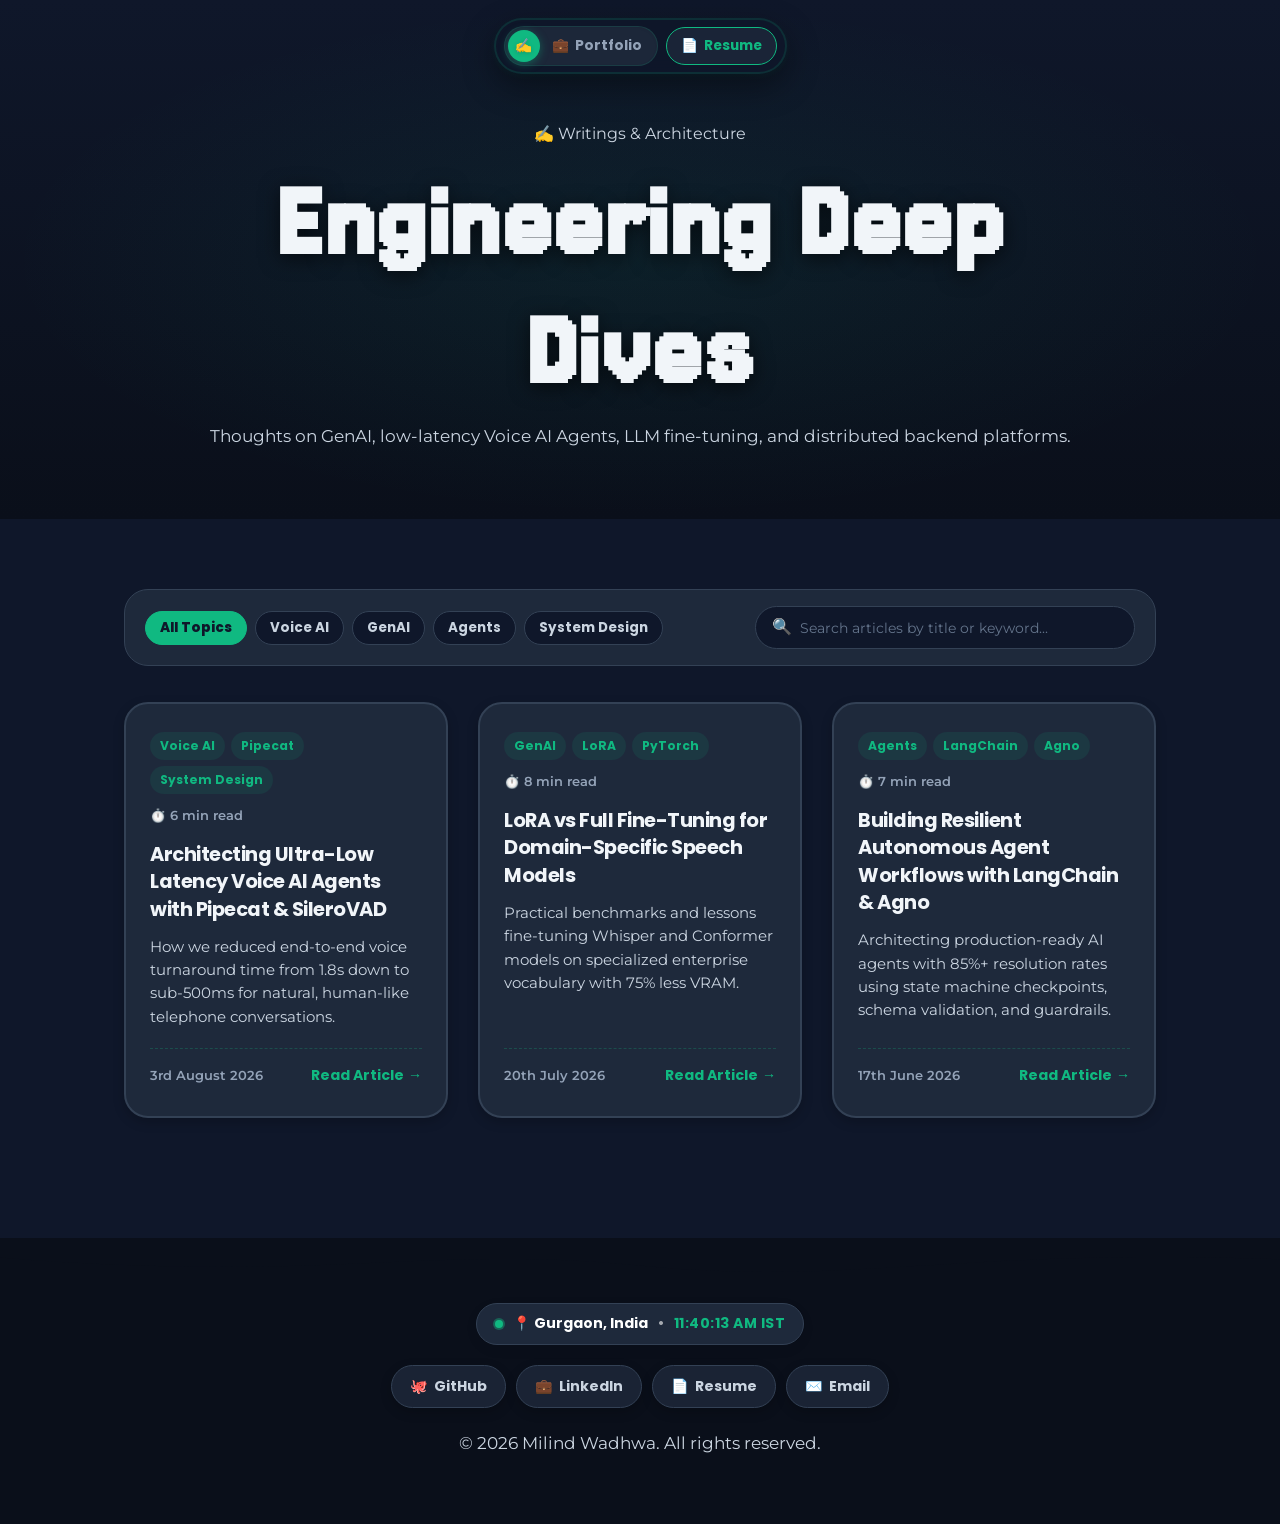
==== commit eb6f18df: "update color scheme" ====
--- a/blog/index.html
+++ b/blog/index.html
@@ -9,6 +9,9 @@
     content="Articles and deep dives on GenAI, Voice AI agents, model fine-tuning, and scalable distributed systems by Milind Wadhwa.">
   <link rel="icon"
     href="data:image/svg+xml,<svg xmlns=%22http://www.w3.org/2000/svg%22 viewBox=%220 0 100 100%22><text y=%22.9em%22 font-size=%2290%22>✍️</text></svg>">
+  <link rel="preconnect" href="https://fonts.googleapis.com">
+  <link rel="preconnect" href="https://fonts.gstatic.com" crossorigin>
+  <link href="https://fonts.googleapis.com/css2?family=Jersey+15&family=JetBrains+Mono:wght@400;500;700&family=Montserrat:ital,wght@0,300;0,400;0,500;0,600;0,700;1,400&family=Poppins:wght@300;400;500;600;700;800&display=swap" rel="stylesheet">
   <link rel="stylesheet" href="../style.css">
 </head>
 
@@ -36,7 +39,7 @@
           <span>Resume</span>
         </a>
         <a href="../index.html#contact" class="dock-cta-btn">
-          <span class="wave-hand">👋</span>
+          <span>👋</span>
           <span>Say Hi</span>
         </a>
       </div>
@@ -168,7 +171,7 @@
   <div class="footer-wave-container" aria-hidden="true">
     <svg class="footer-wave" viewBox="0 0 1440 90" fill="none" xmlns="http://www.w3.org/2000/svg"
       preserveAspectRatio="none">
-      <path d="M0,32 C360,75 480,10 720,45 C960,80 1080,15 1440,35 L1440,90 L0,90 Z" fill="#66BFBF" />
+      <path d="M0,32 C360,75 480,10 720,45 C960,80 1080,15 1440,35 L1440,90 L0,90 Z" fill="#0A0F1A" />
     </svg>
   </div>
 
--- a/style.css
+++ b/style.css
@@ -1,24 +1,23 @@
-@import url('https://fonts.googleapis.com/css2?family=Jersey+15&family=Montserrat:ital,wght@0,300;0,400;0,500;0,600;0,700;1,400&family=Poppins:wght@300;400;500;600;700;800&display=swap');
+@import url('https://fonts.googleapis.com/css2?family=Jersey+15&family=JetBrains+Mono:wght@400;500;700&family=Montserrat:ital,wght@0,300;0,400;0,500;0,600;0,700;1,400&family=Poppins:wght@300;400;500;600;700;800&display=swap');
 
 /* --- DESIGN TOKENS --- */
 :root {
   --font-display: 'Jersey 15', cursive, serif;
-  --font-heading: 'Poppins', -apple-system, BlinkMacSystemFont, "Segoe UI", Roboto, sans-serif;
-  --font-body: 'Montserrat', -apple-system, BlinkMacSystemFont, "Segoe UI", Roboto, sans-serif;
-
-  /* Colors inspired by diogocorreia.com & modern creative palettes */
-  --hero-bg: #FFE15D;
-  --hero-bg-gradient: linear-gradient(180deg, #FFE873 0%, #FFE15D 100%);
-  --hero-cloud: rgba(255, 255, 255, 0.88);
-
-  --body-bg: #FFFFFF;
-  --section-alt-bg: #F8FBFB;
-  --card-bg: #FFFFFF;
-
-  --primary-teal: #11999E;
-  --accent-teal: #66BFBF;
-  --light-teal: #EAF6F6;
-  --soft-teal: #d5f2f2;
+  --font-heading: 'Poppins', -apple-system, BlinkMacSystemFont, 'Segoe UI', Roboto, sans-serif;
+  --font-body: 'Montserrat', -apple-system, BlinkMacSystemFont, 'Segoe UI', Roboto, sans-serif;
+  --font-mono: 'JetBrains Mono', 'Fira Code', Consolas, monospace;
+
+  --hero-bg: #0A0F1A;
+  --hero-bg-gradient: linear-gradient(180deg, #0F172A 0%, #0A0F1A 100%);
+  --hero-cloud: transparent;
+  --body-bg: #0F172A;
+  --section-alt-bg: #1E293B;
+  --card-bg: #1E293B;
+
+  --primary-teal: #10B981;
+  --accent-teal: #34D399;
+  --light-teal: rgba(16, 185, 129, 0.1);
+  --soft-teal: rgba(16, 185, 129, 0.15);
 
   --color-bidgely: #10B981;
   --color-plivo: #3B82F6;
@@ -26,24 +25,24 @@
   --color-purple: #8B5CF6;
   --color-pink: #EC4899;
 
-  --text-dark: #2B3A42;
-  --text-main: #40514E;
-  --text-muted: #6B7C85;
-  --text-light: #8E9A9E;
-
-  --border-color: #E2EAE9;
-  --border-color-hover: #11999E;
-
-  --footer-bg: #66BFBF;
-  --footer-link: #115E59;
-  --footer-link-hover: #FFFFFF;
-
-  --shadow-sm: 0 4px 12px rgba(17, 153, 158, 0.08);
-  --shadow-md: 0 8px 24px rgba(17, 153, 158, 0.12);
-  --shadow-lg: 0 16px 36px rgba(17, 153, 158, 0.18);
-  --shadow-float: 0 14px 28px rgba(0, 0, 0, 0.12);
-  --shadow-dock: 0 12px 32px rgba(0, 0, 0, 0.08), 0 2px 6px rgba(17, 153, 158, 0.06);
-  --shadow-dock-scrolled: 0 16px 36px rgba(0, 0, 0, 0.12), 0 4px 12px rgba(17, 153, 158, 0.15);
+  --text-dark: #F1F5F9;
+  --text-main: #CBD5E1;
+  --text-muted: #94A3B8;
+  --text-light: #64748B;
+
+  --border-color: #334155;
+  --border-color-hover: #10B981;
+
+  --footer-bg: #0A0F1A;
+  --footer-link: #94A3B8;
+  --footer-link-hover: #10B981;
+
+  --shadow-sm: 0 4px 12px rgba(0, 0, 0, 0.2);
+  --shadow-md: 0 8px 24px rgba(0, 0, 0, 0.3);
+  --shadow-lg: 0 16px 36px rgba(0, 0, 0, 0.4);
+  --shadow-float: 0 14px 28px rgba(0, 0, 0, 0.3);
+  --shadow-dock: 0 12px 32px rgba(0, 0, 0, 0.4), 0 2px 6px rgba(16, 185, 129, 0.08);
+  --shadow-dock-scrolled: 0 16px 36px rgba(0, 0, 0, 0.5), 0 4px 12px rgba(16, 185, 129, 0.2);
 
   --radius-sm: 8px;
   --radius-md: 16px;
@@ -113,10 +112,10 @@
 
 .floating-dock {
   pointer-events: auto;
-  background: rgba(255, 255, 255, 0.88);
+  background: rgba(15, 23, 42, 0.85);
   backdrop-filter: blur(16px);
   -webkit-backdrop-filter: blur(16px);
-  border: 2px solid rgba(17, 153, 158, 0.22);
+  border: 2px solid rgba(16, 185, 129, 0.15);
   border-radius: var(--radius-pill);
   padding: 6px 8px;
   box-shadow: var(--shadow-dock);
@@ -127,8 +126,8 @@
 }
 
 .floating-dock.scrolled {
-  background: rgba(255, 255, 255, 0.96);
-  border-color: rgba(17, 153, 158, 0.35);
+  background: rgba(15, 23, 42, 0.96);
+  border-color: rgba(16, 185, 129, 0.35);
   box-shadow: var(--shadow-dock-scrolled);
   transform: translateY(-2px);
 }
@@ -138,10 +137,10 @@
   position: relative;
   display: inline-flex;
   align-items: center;
-  background-color: rgba(234, 246, 246, 0.95);
+  background-color: rgba(30, 41, 59, 0.95);
   padding: 3px;
   border-radius: var(--radius-pill);
-  border: 1.5px solid rgba(17, 153, 158, 0.25);
+  border: 1.5px solid rgba(16, 185, 129, 0.15);
   box-shadow: inset 0 1px 3px rgba(0, 0, 0, 0.05);
   flex-shrink: 0;
   isolation: isolate;
@@ -150,13 +149,13 @@
 /* Sliding active focus glider (morphs between circle and pill) */
 .mode-glider {
   position: absolute;
-  top: 3px;
-  bottom: 3px;
+  top: 0;
   left: 0;
   width: 0;
-  background: var(--primary-teal);
+  height: 0;
+  background: #10B981;
   border-radius: var(--radius-pill);
-  box-shadow: 0 2px 10px rgba(17, 153, 158, 0.4);
+  box-shadow: 0 2px 10px rgba(16, 185, 129, 0.4);
   pointer-events: none;
   z-index: 1;
   opacity: 0;
@@ -167,6 +166,7 @@
   opacity: 1;
   transition: transform 0.3s cubic-bezier(0.34, 1.3, 0.64, 1),
     width 0.26s cubic-bezier(0.16, 1, 0.3, 1),
+    height 0.26s cubic-bezier(0.16, 1, 0.3, 1),
     opacity 0.2s ease;
 }
 
@@ -178,7 +178,7 @@
   font-family: var(--font-heading);
   font-size: 0.86rem;
   font-weight: 700;
-  color: var(--text-muted);
+  color: #94A3B8;
   height: 32px;
   padding: 0 12px;
   border-radius: var(--radius-pill);
@@ -193,35 +193,60 @@
 }
 
 .mode-icon {
-  font-size: 0.92rem;
-  display: inline-flex;
+  display: flex;
   align-items: center;
   justify-content: center;
   flex-shrink: 0;
+  line-height: 1;
+}
+
+.mode-icon svg {
+  display: block;
 }
 
 .mode-text {
   display: inline-block;
   max-width: 80px;
   opacity: 1;
-  margin-left: 5px;
+  margin-left: 6px;
   overflow: hidden;
   transition: max-width 0.26s cubic-bezier(0.16, 1, 0.3, 1), opacity 0.2s ease, margin 0.2s ease;
 }
 
-/* When a pill is ACTIVE: hide label text and morph pill into a compact circle */
+/* When a pill is ACTIVE: hide label text and morph pill into a compact, perfectly centered circle */
 .mode-pill.active {
   width: 32px;
   min-width: 32px;
-  padding: 0;
+  height: 32px;
+  padding: 0 !important;
   border-radius: 50%;
-  color: #FFFFFF !important;
+  color: #F1F5F9 !important;
+  display: inline-flex;
+  align-items: center;
+  justify-content: center;
+}
+
+.mode-pill.active .mode-icon {
+  width: 100%;
+  height: 100%;
+  display: flex;
+  align-items: center;
+  justify-content: center;
+  margin: 0 !important;
+  padding: 0 !important;
+}
+
+.mode-pill.active .mode-icon svg {
+  display: block;
+  margin: auto;
 }
 
 .mode-pill.active .mode-text {
+  display: none !important;
   max-width: 0 !important;
   opacity: 0 !important;
   margin: 0 !important;
+  padding: 0 !important;
   pointer-events: none;
 }
 
@@ -236,7 +261,7 @@
 /* Static fallback before glider is ready to prevent frame 0 flicker */
 .dock-mode-switcher:not(.glider-ready) .mode-pill.active {
   background-color: var(--primary-teal);
-  color: #FFFFFF !important;
+  color: #F1F5F9 !important;
 }
 
 .dock-mode-switcher.glider-ready .mode-pill {
@@ -341,16 +366,14 @@
   list-style: none;
   gap: 4px;
   align-items: center;
-  background-color: rgba(234, 246, 246, 0.6);
+  background-color: rgba(30, 41, 59, 0.6);
   padding: 4px;
   border-radius: var(--radius-pill);
-  border: 1px solid rgba(17, 153, 158, 0.1);
+  border: 1px solid rgba(16, 185, 129, 0.1);
   max-width: 550px;
-  height: 40px;
   opacity: 1;
   transform: scale(1);
   transform-origin: left center;
-  overflow: hidden;
   transition: max-width 0.38s cubic-bezier(0.16, 1, 0.3, 1),
     opacity 0.26s ease,
     transform 0.32s cubic-bezier(0.16, 1, 0.3, 1),
@@ -358,6 +381,15 @@
     margin 0.32s ease,
     border-color 0.25s ease;
   white-space: nowrap;
+}
+
+/* Desktop only: lock height & enable overflow:hidden for the
+   smooth collapse animation when switching to blog mode */
+@media (min-width: 881px) {
+  .dock-menu {
+    height: 38px;
+    overflow: hidden;
+  }
 }
 
 /* Fluid shrink when switching to Blog Mode */
@@ -383,7 +415,7 @@
   font-family: var(--font-heading);
   font-size: 0.88rem;
   font-weight: 600;
-  color: var(--text-main);
+  color: #CBD5E1;
   padding: 2px 10px;
   border-radius: var(--radius-pill);
   display: inline-flex;
@@ -400,7 +432,7 @@
 
 .dock-link:hover {
   color: var(--primary-teal);
-  background-color: rgba(255, 255, 255, 0.8);
+  background-color: rgba(16, 185, 129, 0.1);
 }
 
 .dock-link:hover .dock-icon {
@@ -408,9 +440,9 @@
 }
 
 .dock-link.active {
-  background-color: var(--primary-teal);
+  background-color: #10B981;
   color: #FFFFFF;
-  box-shadow: 0 4px 12px rgba(17, 153, 158, 0.35);
+  box-shadow: 0 4px 12px rgba(16, 185, 129, 0.35);
 }
 
 .dock-link.active .dock-icon {
@@ -425,8 +457,8 @@
 }
 
 .dock-resume-btn {
-  background-color: var(--light-teal);
-  color: var(--primary-teal) !important;
+  background-color: rgba(30, 41, 59, 0.8);
+  color: #10B981 !important;
   font-family: var(--font-heading);
   font-size: 0.86rem;
   font-weight: 700;
@@ -435,7 +467,7 @@
   display: inline-flex;
   align-items: center;
   gap: 6px;
-  border: 1.5px solid var(--soft-teal);
+  border: 1.5px solid #10B981;
   transition: var(--transition-smooth);
   text-decoration: none;
 }
@@ -445,12 +477,12 @@
   color: #FFFFFF !important;
   border-color: var(--primary-teal);
   transform: scale(1.04) translateY(-1px);
-  box-shadow: 0 4px 12px rgba(17, 153, 158, 0.3);
+  box-shadow: 0 4px 12px rgba(16, 185, 129, 0.3);
 }
 
 .dock-cta-btn {
-  background: linear-gradient(135deg, #FFE15D 0%, #FFD43B 100%);
-  color: var(--text-dark) !important;
+  background: linear-gradient(135deg, #10B981, #059669);
+  color: #FFFFFF !important;
   font-family: var(--font-heading);
   font-size: 0.86rem;
   font-weight: 800;
@@ -459,40 +491,16 @@
   display: inline-flex;
   align-items: center;
   gap: 6px;
-  border: 1.5px solid rgba(214, 158, 46, 0.3);
-  box-shadow: 0 4px 12px rgba(255, 225, 93, 0.4);
+  border: 1.5px solid rgba(16, 185, 129, 0.3);
+  box-shadow: 0 4px 12px rgba(16, 185, 129, 0.25);
   transition: var(--transition-smooth);
   text-decoration: none;
 }
 
 .dock-cta-btn:hover {
   transform: scale(1.05) translateY(-1px);
-  box-shadow: 0 6px 16px rgba(255, 225, 93, 0.6);
-  background: #FFE15D;
-}
-
-.wave-hand {
-  display: inline-block;
-  transform-origin: 70% 70%;
-  animation: waveHand 2.2s infinite ease-in-out;
-}
-
-@keyframes waveHand {
-
-  0%,
-  100% {
-    transform: rotate(0deg);
-  }
-
-  20%,
-  60% {
-    transform: rotate(14deg);
-  }
-
-  40%,
-  80% {
-    transform: rotate(-10deg);
-  }
+  box-shadow: 0 6px 16px rgba(16, 185, 129, 0.45);
+  background: linear-gradient(135deg, #34D399, #10B981);
 }
 
 /* Mobile Toggle Hamburger */
@@ -502,8 +510,8 @@
   justify-content: space-between;
   width: 36px;
   height: 36px;
-  background: var(--light-teal);
-  border: 1.5px solid var(--soft-teal);
+  background: rgba(30, 41, 59, 0.8);
+  border: 1.5px solid #334155;
   border-radius: 50%;
   cursor: pointer;
   padding: 9px 8px;
@@ -512,7 +520,8 @@
 }
 
 .nav-toggle:hover {
-  background-color: #DEF4F4;
+  background-color: rgba(16, 185, 129, 0.15);
+  border-color: #10B981;
 }
 
 .nav-toggle .bar {
@@ -553,8 +562,8 @@
 
 /* --- TOP CONTAINER (HERO BANNER) --- */
 .top-container {
-  background-color: var(--hero-bg);
-  background-image: var(--hero-bg-gradient);
+  
+  background: var(--hero-bg-gradient); position: relative;
   position: relative;
   padding: 110px 20px 90px 20px;
   /* Extra top padding to accommodate floating dock */
@@ -563,153 +572,34 @@
 }
 
 /* Floating Ambient Clouds (Full view, no clipping) */
-.cloud {
-  position: absolute;
-  pointer-events: none;
-  z-index: 1;
-  opacity: 0.88;
-  overflow: visible;
-  filter: drop-shadow(0 6px 14px rgba(0, 0, 0, 0.05));
-}
-
-.top-cloud {
-  right: 6%;
-  top: 95px;
-  width: 175px;
-  animation: floatCloudTop 20s infinite alternate ease-in-out;
-}
-
-.bottom-cloud {
-  left: 5%;
-  bottom: 60px;
-  width: 195px;
-  animation: floatCloudBottom 26s infinite alternate-reverse ease-in-out;
-}
-
-.small-cloud {
-  left: 14%;
-  top: 130px;
-  width: 110px;
-  animation: floatCloudSmall 16s infinite alternate ease-in-out;
-}
-
-@keyframes floatCloudTop {
-  0% {
-    transform: translateX(0) translateY(0);
-  }
-
-  50% {
-    transform: translateX(-20px) translateY(12px);
-  }
-
-  100% {
-    transform: translateX(16px) translateY(-6px);
-  }
-}
-
-@keyframes floatCloudBottom {
-  0% {
-    transform: translateX(0) translateY(0);
-  }
-
-  50% {
-    transform: translateX(24px) translateY(-14px);
-  }
-
-  100% {
-    transform: translateX(-16px) translateY(8px);
-  }
-}
-
-@keyframes floatCloudSmall {
-  0% {
-    transform: translateX(0) translateY(0);
-  }
-
-  50% {
-    transform: translateX(16px) translateY(10px);
-  }
-
-  100% {
-    transform: translateX(-14px) translateY(-8px);
-  }
-}
+
+
+
+
+
+
+
+
+
+
+
+
+
 
 /* Floating Tech Badges (Cursor default, no pointer) */
-.floating-sticker {
-  position: absolute;
-  z-index: 3;
-  padding: 8px 16px;
-  background-color: #FFFFFF;
-  border-radius: var(--radius-pill);
-  font-family: var(--font-heading);
-  font-size: 0.88rem;
-  font-weight: 700;
-  color: var(--text-dark);
-  box-shadow: var(--shadow-float);
-  display: inline-flex;
-  align-items: center;
-  gap: 8px;
-  cursor: default;
-  user-select: none;
-  transition: box-shadow 0.3s ease, border-color 0.3s ease;
-  animation: floatSticker 6s infinite ease-in-out alternate;
-}
-
-.floating-sticker:hover {
-  box-shadow: 0 16px 32px rgba(0, 0, 0, 0.16);
-  border-color: var(--primary-teal);
-}
-
-.sticker-1 {
-  top: 120px;
-  left: 10%;
-  border: 2px solid var(--color-bidgely);
-  color: var(--color-bidgely);
-  animation-delay: 0s;
-  animation-duration: 7s;
-}
-
-.sticker-2 {
-  top: 160px;
-  right: 10%;
-  border: 2px solid var(--color-plivo);
-  color: var(--color-plivo);
-  animation-delay: -2s;
-  animation-duration: 6.5s;
-}
-
-.sticker-3 {
-  bottom: 120px;
-  left: 10%;
-  border: 2px solid var(--color-purple);
-  color: var(--color-purple);
-  animation-delay: -3.5s;
-  animation-duration: 8s;
-}
-
-.sticker-4 {
-  bottom: 110px;
-  right: 10%;
-  border: 2px solid var(--color-pink);
-  color: var(--color-pink);
-  animation-delay: -1s;
-  animation-duration: 7.5s;
-}
-
-@keyframes floatSticker {
-  0% {
-    transform: translateY(0) rotate(-3deg);
-  }
-
-  50% {
-    transform: translateY(-16px) rotate(3deg);
-  }
-
-  100% {
-    transform: translateY(8px) rotate(-1deg);
-  }
-}
+
+
+
+
+
+
+
+
+
+
+
+
+
 
 .hero-content {
   position: relative;
@@ -722,16 +612,16 @@
   display: inline-flex;
   align-items: center;
   gap: 8px;
-  background-color: rgba(255, 255, 255, 0.92);
+  background-color: rgba(16, 185, 129, 0.1);
   padding: 8px 20px;
   border-radius: var(--radius-pill);
   font-family: var(--font-heading);
   font-size: 0.95rem;
   font-weight: 700;
-  color: var(--primary-teal);
+  color: #34D399; font-family: var(--font-mono);
   box-shadow: var(--shadow-sm);
   margin-bottom: 20px;
-  border: 2px solid rgba(17, 153, 158, 0.25);
+  border: 1px solid rgba(16, 185, 129, 0.2);
   animation: pulseBadge 3s infinite ease-in-out;
 }
 
@@ -750,7 +640,7 @@
 .hero-badge .pulse-dot {
   width: 10px;
   height: 10px;
-  background-color: #10B981;
+  background: #10B981;
   border-radius: 50%;
   animation: pulseDot 2s infinite;
 }
@@ -776,22 +666,14 @@
   margin: 10px auto 5px auto;
   font-family: var(--font-display);
   font-size: clamp(4.5rem, 10vw, 7rem);
-  color: var(--accent-teal);
+  color: #F1F5F9;
   line-height: 1.15;
   letter-spacing: 1.5px;
-  text-shadow: 3px 3px 0px rgba(17, 153, 158, 0.2);
+  text-shadow: 0 4px 20px rgba(0, 0, 0, 0.6);
   animation: floatTitle 4s infinite ease-in-out alternate;
 }
 
-@keyframes floatTitle {
-  0% {
-    transform: translateY(0);
-  }
-
-  100% {
-    transform: translateY(-6px);
-  }
-}
+
 
 h2.hero-subtitle {
   font-family: var(--font-heading);
@@ -823,88 +705,219 @@
   display: inline;
 }
 
-/* Hero Animated Workstation Art */
-.hero-illustration {
-  margin: 30px auto 10px auto;
-  max-width: 500px;
+/* --- HERO TERMINAL WINDOW COMPONENT --- */
+.hero-terminal-wrapper {
+  margin: 32px auto 10px auto;
+  width: 100%;
+  max-width: 620px;
   position: relative;
   display: flex;
   justify-content: center;
-}
-
-.hero-illustration svg {
+  z-index: 1;
+}
+
+.hero-terminal-window {
   width: 100%;
-  height: auto;
-  max-height: 300px;
-  filter: drop-shadow(0 14px 28px rgba(0, 0, 0, 0.1));
-  transition: var(--transition-bounce);
-}
-
-.hero-illustration:hover svg {
-  transform: translateY(-8px) scale(1.02);
-}
-
-/* Steam Rise Animation */
-@keyframes steamRise {
-  0% {
-    transform: translateY(0) scaleX(1);
-    opacity: 0.8;
-  }
-
-  50% {
-    transform: translateY(-8px) scaleX(1.3);
-    opacity: 0.5;
-  }
-
-  100% {
-    transform: translateY(-16px) scaleX(0.8);
+  background: #050811;
+  border: 1px solid #1E293B;
+  border-radius: var(--radius-md);
+  box-shadow: 0 20px 45px rgba(0, 0, 0, 0.6), 0 0 25px rgba(16, 185, 129, 0.08);
+  overflow: hidden;
+  text-align: left;
+  transition: border-color 0.3s ease, box-shadow 0.3s ease, transform 0.3s cubic-bezier(0.16, 1, 0.3, 1);
+}
+
+.hero-terminal-window:hover {
+  border-color: rgba(16, 185, 129, 0.4);
+  box-shadow: 0 24px 50px rgba(0, 0, 0, 0.7), 0 0 35px rgba(16, 185, 129, 0.16);
+  transform: translateY(-4px);
+}
+
+/* Terminal Window Header */
+.terminal-header {
+  background: #0F172A;
+  border-bottom: 1px solid #1E293B;
+  padding: 8px 14px;
+  display: flex;
+  align-items: center;
+  gap: 12px;
+  user-select: none;
+}
+
+.terminal-controls {
+  display: flex;
+  align-items: center;
+  gap: 6px;
+  flex-shrink: 0;
+}
+
+.ctrl-dot {
+  width: 10px;
+  height: 10px;
+  border-radius: 50%;
+  display: inline-block;
+}
+
+.ctrl-dot.red { background: #EF4444; }
+.ctrl-dot.yellow { background: #F59E0B; }
+.ctrl-dot.green { background: #10B981; }
+
+/* Interactive Tabs Bar */
+.terminal-tabs {
+  display: flex;
+  align-items: center;
+  gap: 5px;
+  flex: 1;
+  overflow-x: auto;
+  scrollbar-width: none;
+  -ms-overflow-style: none;
+}
+
+.terminal-tabs::-webkit-scrollbar {
+  display: none;
+}
+
+.term-tab {
+  background: rgba(15, 23, 42, 0.7);
+  border: 1px solid rgba(255, 255, 255, 0.05);
+  border-radius: 6px;
+  padding: 4px 8px;
+  font-family: var(--font-mono);
+  font-size: 0.73rem;
+  font-weight: 500;
+  color: #64748B;
+  display: inline-flex;
+  align-items: center;
+  gap: 4px;
+  cursor: pointer;
+  white-space: nowrap;
+  transition: all 0.2s cubic-bezier(0.16, 1, 0.3, 1);
+}
+
+.term-tab:hover {
+  color: #E2E8F0;
+  background: rgba(30, 41, 59, 0.9);
+  border-color: rgba(16, 185, 129, 0.2);
+}
+
+.term-tab.active {
+  color: #34D399;
+  background: #050811;
+  border-color: rgba(16, 185, 129, 0.4);
+  box-shadow: 0 0 12px rgba(16, 185, 129, 0.15);
+  font-weight: 600;
+}
+
+/* Terminal Body & Log Streams */
+.terminal-body {
+  padding: 12px 18px 12px 18px;
+  height: 160px;
+  max-height: 160px;
+  overflow-y: hidden;
+  box-sizing: border-box;
+  font-family: var(--font-mono);
+  font-size: 0.81rem;
+  line-height: 1.45;
+  color: #E2E8F0;
+  display: flex;
+  flex-direction: column;
+  justify-content: flex-start;
+  gap: 5px;
+}
+
+.terminal-line {
+  display: block;
+  min-height: 22px;
+  white-space: normal;
+  word-break: break-word;
+  overflow-wrap: anywhere;
+}
+
+.term-prompt {
+  color: #10B981;
+  font-weight: 700;
+  display: inline;
+  margin-right: 6px;
+}
+
+.term-cmd {
+  color: #F8FAFC;
+  font-weight: 500;
+  display: inline;
+  white-space: normal;
+  word-break: break-word;
+  overflow-wrap: anywhere;
+}
+
+.term-cursor {
+  display: inline-block;
+  width: 7px;
+  height: 13px;
+  background: #10B981;
+  vertical-align: middle;
+  margin-left: 2px;
+  animation: blinkCursor 0.9s infinite;
+  box-shadow: 0 0 6px rgba(16, 185, 129, 0.6);
+}
+
+@keyframes blinkCursor {
+  0%, 49% { opacity: 1; }
+  50%, 100% { opacity: 0; }
+}
+
+.terminal-output {
+  display: flex;
+  flex-direction: column;
+  gap: 4px;
+  margin-top: 2px;
+  flex: 1;
+}
+
+.term-log {
+  font-size: 0.78rem;
+  line-height: 1.45;
+  color: #94A3B8;
+  white-space: nowrap;
+  overflow: hidden;
+  text-overflow: ellipsis;
+  animation: fadeInLine 0.18s ease-out forwards;
+}
+
+@keyframes fadeInLine {
+  from {
     opacity: 0;
-  }
-}
-
-.steam-1 {
-  animation: steamRise 2.5s infinite ease-out;
-}
-
-.steam-2 {
-  animation: steamRise 2.5s infinite 1.25s ease-out;
-}
-
-/* Blinking Terminal Cursor */
-@keyframes blinkCursor {
-
-  0%,
-  100% {
+    transform: translateY(4px);
+  }
+  to {
     opacity: 1;
-  }
-
-  50% {
-    opacity: 0;
-  }
-}
-
-.term-cursor {
-  animation: blinkCursor 1s infinite;
-}
-
-/* Pulsing AI Neural Graph Nodes */
-@keyframes pulseNode {
-
-  0%,
-  100% {
-    transform: scale(1);
-    filter: drop-shadow(0 0 4px rgba(17, 153, 158, 0.6));
-  }
-
-  50% {
-    transform: scale(1.25);
-    filter: drop-shadow(0 0 10px rgba(56, 189, 248, 0.9));
-  }
-}
-
-.ai-pulse-node {
-  transform-origin: center;
-  animation: pulseNode 3s infinite ease-in-out alternate;
+    transform: translateY(0);
+  }
+}
+
+.log-time {
+  color: #64748B;
+  font-size: 0.78rem;
+  margin-right: 4px;
+}
+
+.log-info {
+  color: #38BDF8;
+  font-weight: 600;
+}
+
+.log-agent {
+  color: #A78BFA;
+  font-weight: 600;
+}
+
+.log-success {
+  color: #34D399;
+  font-weight: 700;
+}
+
+.log-metric {
+  color: #FBBF24;
+  font-weight: 700;
 }
 
 /* Hero Action Buttons */
@@ -918,11 +931,10 @@
 
 /* --- BUTTONS --- */
 .btn {
-  background: #11cdd4;
-  background-image: linear-gradient(to bottom, #11cdd4, #11999e);
+  background: linear-gradient(135deg, #10B981, #059669);
   border-radius: var(--radius-sm);
   font-family: var(--font-body);
-  color: #FFFFFF !important;
+  color: #FFFFFF;
   font-size: 1.05rem;
   font-weight: 700;
   padding: 13px 30px;
@@ -934,7 +946,7 @@
   border: none;
   cursor: pointer;
   transition: var(--transition-smooth);
-  box-shadow: 0 6px 18px rgba(17, 205, 212, 0.4);
+  box-shadow: 0 6px 18px rgba(16, 185, 129, 0.35);
   position: relative;
   overflow: hidden;
 }
@@ -946,7 +958,7 @@
   left: -100%;
   width: 100%;
   height: 100%;
-  background: linear-gradient(90deg, transparent, rgba(255, 255, 255, 0.3), transparent);
+  background: linear-gradient(90deg, transparent, rgba(255, 255, 255, 0.15), transparent);
   transition: 0.5s;
 }
 
@@ -955,27 +967,24 @@
 }
 
 .btn:hover {
-  background: #3cb0fd;
-  background-image: linear-gradient(to bottom, #3cb0fd, #3498db);
-  box-shadow: 0 8px 24px rgba(52, 152, 219, 0.5);
+  background: linear-gradient(135deg, #34D399, #10B981);
+  box-shadow: 0 8px 24px rgba(16, 185, 129, 0.45);
   transform: translateY(-3px) scale(1.02);
   color: #FFFFFF;
 }
 
 .btn-secondary {
-  background: #FFFFFF;
-  background-image: none;
-  color: var(--primary-teal) !important;
-  border: 2.5px solid var(--primary-teal);
+  background: rgba(30, 41, 59, 0.8);
+  color: #CBD5E1;
+  border: 1px solid #334155;
   box-shadow: var(--shadow-sm);
 }
 
 .btn-secondary:hover {
-  background: var(--light-teal);
-  background-image: none;
-  color: var(--primary-teal) !important;
-  border-color: var(--accent-teal);
-  box-shadow: var(--shadow-md);
+  background: rgba(16, 185, 129, 0.12);
+  color: #34D399 !important;
+  border-color: #10B981;
+  box-shadow: 0 4px 16px rgba(16, 185, 129, 0.2);
 }
 
 /* --- MIDDLE CONTAINER --- */
@@ -1039,24 +1048,13 @@
   width: 220px;
   height: 220px;
   border-radius: 50%;
-  padding: 8px;
-  background: linear-gradient(135deg, #FFE15D 0%, #11999E 50%, #66BFBF 100%);
-  box-shadow: var(--shadow-lg);
+  border: 3px solid #10B981;
+  box-shadow: 0 0 24px rgba(16, 185, 129, 0.3);
+  background: #1E293B;
   display: flex;
   align-items: center;
   justify-content: center;
-  animation: rotateRing 12s linear infinite;
   transition: var(--transition-bounce);
-}
-
-@keyframes rotateRing {
-  0% {
-    transform: rotate(0deg);
-  }
-
-  100% {
-    transform: rotate(360deg);
-  }
 }
 
 .profile-pic {
@@ -1065,33 +1063,22 @@
   border-radius: 50%;
   object-fit: cover;
   object-position: center 15%;
-  border: 4px solid #FFFFFF;
-  box-shadow: inset 0 2px 8px rgba(0, 0, 0, 0.1);
+  border: 3px solid #0F172A;
+  box-shadow: inset 0 2px 8px rgba(0, 0, 0, 0.3);
   transition: var(--transition-bounce);
-  animation: counterRotate 12s linear infinite;
-}
-
-@keyframes counterRotate {
-  0% {
-    transform: rotate(0deg);
-  }
-
-  100% {
-    transform: rotate(-360deg);
-  }
 }
 
 .profile-pic-container:hover .profile-pic-ring {
   transform: scale(1.06);
-  box-shadow: 0 20px 40px rgba(17, 153, 158, 0.25);
+  box-shadow: 0 0 32px rgba(16, 185, 129, 0.45);
 }
 
 .profile-pic-badge {
   position: absolute;
   bottom: 10px;
   right: 10px;
-  background: linear-gradient(135deg, #11999E, #0d7a7e);
-  color: #FFFFFF;
+  background: #1E293B;
+  color: #10B981;
   border-radius: 50%;
   width: 48px;
   height: 48px;
@@ -1100,7 +1087,7 @@
   justify-content: center;
   font-size: 1.4rem;
   box-shadow: var(--shadow-md);
-  border: 3.5px solid #FFFFFF;
+  border: 2.5px solid #10B981;
   animation: pulseBadge 2.5s infinite;
   user-select: none;
 }
@@ -1114,12 +1101,12 @@
 
 .profile p {
   font-size: 1.15rem;
-  color: var(--text-dark);
+  color: var(--text-main);
 }
 
 .profile-highlight {
   font-weight: 700;
-  color: var(--primary-teal);
+  color: #10B981;
 }
 
 /* Metrics Row */
@@ -1132,25 +1119,25 @@
 }
 
 .metric-box {
-  background-color: var(--light-teal);
+  background-color: #1E293B;
   border-radius: var(--radius-md);
   padding: 20px 14px;
-  border: 2px solid var(--soft-teal);
+  border: 1px solid #334155;
   transition: var(--transition-smooth);
 }
 
 .metric-box:hover {
   transform: translateY(-6px);
-  background-color: #DEF4F4;
-  box-shadow: var(--shadow-md);
+  background-color: #243347;
+  box-shadow: 0 8px 24px rgba(0, 0, 0, 0.3);
   border-color: var(--primary-teal);
 }
 
 .metric-num {
-  font-family: var(--font-heading);
+  font-family: var(--font-mono);
   font-size: 2rem;
   font-weight: 800;
-  color: var(--primary-teal);
+  color: #10B981;
 }
 
 .metric-label {
@@ -1174,7 +1161,7 @@
   text-align: left;
   line-height: 1.9;
   background-color: var(--card-bg);
-  border: 2px solid var(--border-color);
+  border: 1px solid #334155;
   border-radius: var(--radius-lg);
   padding: 38px 42px;
   box-shadow: var(--shadow-sm);
@@ -1231,23 +1218,77 @@
   flex-shrink: 0;
   width: 110px;
   height: 110px;
-  background-color: var(--light-teal);
   border-radius: var(--radius-md);
   display: flex;
   align-items: center;
   justify-content: center;
-  border: 2.5px dashed var(--accent-teal);
+  border: 2px dashed rgba(148, 163, 184, 0.3);
   transition: var(--transition-bounce);
 }
 
 .skill-row:hover .skill-icon-wrapper {
   transform: scale(1.12) rotate(6deg);
-  background-color: #DEF4F4;
-}
-
-.skill-icon-wrapper .icon-emoji {
-  font-size: 3.2rem;
+}
+
+.skill-icon-wrapper .icon-emoji,
+.skill-icon-wrapper .icon-svg {
+  display: flex;
+  align-items: center;
+  justify-content: center;
   user-select: none;
+}
+
+/* Category Domain Colors for What I Do */
+.skill-icon-wrapper.skill-icon-ai {
+  background-color: rgba(139, 92, 246, 0.12);
+  border-color: rgba(139, 92, 246, 0.4);
+}
+.skill-icon-wrapper.skill-icon-ai .icon-svg {
+  color: #C084FC;
+}
+.skill-row:hover .skill-icon-wrapper.skill-icon-ai {
+  background-color: rgba(139, 92, 246, 0.22);
+  border-color: #8B5CF6;
+  box-shadow: 0 0 26px rgba(139, 92, 246, 0.35);
+}
+
+.skill-icon-wrapper.skill-icon-backend {
+  background-color: rgba(14, 165, 233, 0.12);
+  border-color: rgba(14, 165, 233, 0.4);
+}
+.skill-icon-wrapper.skill-icon-backend .icon-svg {
+  color: #38BDF8;
+}
+.skill-row:hover .skill-icon-wrapper.skill-icon-backend {
+  background-color: rgba(14, 165, 233, 0.22);
+  border-color: #0284C7;
+  box-shadow: 0 0 26px rgba(14, 165, 233, 0.35);
+}
+
+.skill-icon-wrapper.skill-icon-cloud {
+  background-color: rgba(249, 115, 22, 0.12);
+  border-color: rgba(249, 115, 22, 0.4);
+}
+.skill-icon-wrapper.skill-icon-cloud .icon-svg {
+  color: #FB923C;
+}
+.skill-row:hover .skill-icon-wrapper.skill-icon-cloud {
+  background-color: rgba(249, 115, 22, 0.22);
+  border-color: #EA580C;
+  box-shadow: 0 0 26px rgba(249, 115, 22, 0.35);
+}
+
+.skill-icon-wrapper.skill-icon-observability {
+  background-color: rgba(244, 63, 94, 0.12);
+  border-color: rgba(244, 63, 94, 0.4);
+}
+.skill-icon-wrapper.skill-icon-observability .icon-svg {
+  color: #FB7185;
+}
+.skill-row:hover .skill-icon-wrapper.skill-icon-observability {
+  background-color: rgba(244, 63, 94, 0.22);
+  border-color: #E11D48;
+  box-shadow: 0 0 26px rgba(244, 63, 94, 0.35);
 }
 
 .skill-content {
@@ -1260,6 +1301,7 @@
   display: flex;
   align-items: center;
   gap: 10px;
+  color: var(--text-dark);
 }
 
 .skill-content p {
@@ -1278,17 +1320,57 @@
   font-family: var(--font-heading);
   font-size: 0.82rem;
   font-weight: 600;
-  background-color: var(--light-teal);
-  color: var(--primary-teal);
   padding: 4px 14px;
   border-radius: var(--radius-pill);
-  border: 1px solid var(--soft-teal);
   transition: var(--transition-smooth);
 }
 
-.tech-pill:hover {
-  background-color: var(--primary-teal);
-  color: #FFFFFF;
+/* Row-specific tech pills to match their color scheme */
+.skill-row-ai .tech-pill {
+  background-color: rgba(139, 92, 246, 0.1);
+  color: #A78BFA;
+  border: 1px solid rgba(139, 92, 246, 0.25);
+}
+.skill-row-ai .tech-pill:hover {
+  background-color: #8B5CF6;
+  color: #0F172A;
+  font-weight: 700;
+  transform: translateY(-2px);
+}
+
+.skill-row-backend .tech-pill {
+  background-color: rgba(14, 165, 233, 0.1);
+  color: #38BDF8;
+  border: 1px solid rgba(14, 165, 233, 0.25);
+}
+.skill-row-backend .tech-pill:hover {
+  background-color: #0284C7;
+  color: #FFF;
+  font-weight: 700;
+  transform: translateY(-2px);
+}
+
+.skill-row-cloud .tech-pill {
+  background-color: rgba(249, 115, 22, 0.1);
+  color: #FB923C;
+  border: 1px solid rgba(249, 115, 22, 0.25);
+}
+.skill-row-cloud .tech-pill:hover {
+  background-color: #EA580C;
+  color: #FFF;
+  font-weight: 700;
+  transform: translateY(-2px);
+}
+
+.skill-row-observability .tech-pill {
+  background-color: rgba(244, 63, 94, 0.1);
+  color: #FB7185;
+  border: 1px solid rgba(244, 63, 94, 0.25);
+}
+.skill-row-observability .tech-pill:hover {
+  background-color: #E11D48;
+  color: #FFF;
+  font-weight: 700;
   transform: translateY(-2px);
 }
 
@@ -1317,7 +1399,7 @@
   bottom: 10px;
   left: 32px;
   width: 4px;
-  background: linear-gradient(180deg, var(--color-bidgely) 0%, var(--color-plivo) 45%, var(--color-optum) 90%);
+  background: #334155;
   border-radius: 4px;
 }
 
@@ -1339,124 +1421,338 @@
   width: 44px;
   height: 44px;
   border-radius: 50%;
-  background-color: #FFFFFF;
-  border: 4px solid var(--color-bidgely);
-  box-shadow: 0 0 0 4px var(--light-teal), var(--shadow-md);
+  background-color: #0F172A;
+  border: 3px solid #334155;
+  box-shadow: 0 0 16px rgba(148, 163, 184, 0.1), var(--shadow-md);
   display: flex;
   align-items: center;
   justify-content: center;
-  font-size: 1.25rem;
   z-index: 2;
   transition: var(--transition-bounce);
 }
 
 .timeline-milestone:hover .milestone-node {
   transform: scale(1.2) rotate(8deg);
-  box-shadow: 0 0 0 6px var(--soft-teal), var(--shadow-lg);
+}
+
+.timeline-milestone:hover .node-bidgely {
+  box-shadow: 0 0 24px rgba(16, 185, 129, 0.5), var(--shadow-lg);
+}
+.timeline-milestone:hover .node-plivo {
+  box-shadow: 0 0 24px rgba(37, 99, 235, 0.5), var(--shadow-lg);
+}
+.timeline-milestone:hover .node-optum {
+  box-shadow: 0 0 24px rgba(234, 88, 12, 0.5), var(--shadow-lg);
 }
 
 .node-bidgely {
-  border-color: var(--color-bidgely);
-  color: var(--color-bidgely);
+  border-color: #10B981;
+  color: #10B981;
+  box-shadow: 0 0 16px rgba(16, 185, 129, 0.25), var(--shadow-md);
 }
 
 .node-plivo {
-  border-color: var(--color-plivo);
-  color: var(--color-plivo);
+  border-color: #2563EB;
+  color: #38BDF8;
+  box-shadow: 0 0 16px rgba(37, 99, 235, 0.25), var(--shadow-md);
 }
 
 .node-optum {
-  border-color: var(--color-optum);
-  color: var(--color-optum);
-}
-
-/* Timeline Card (Steady in place with zero sideways jerk) */
-.timeline-card {
+  border-color: #EA580C;
+  color: #FB923C;
+  box-shadow: 0 0 16px rgba(234, 88, 12, 0.25), var(--shadow-md);
+}
+
+.milestone-node.node-promoted {
+  /* Retain border colors override, but enhance the badge glow */
+  box-shadow: 0 0 20px rgba(16, 185, 129, 0.35), var(--shadow-md);
+}
+
+.promo-node-badge {
+  position: absolute;
+  top: -6px;
+  right: -6px;
+  width: 18px;
+  height: 18px;
+  border-radius: 50%;
+  background: #10B981;
+  color: #050811;
+  font-size: 0.65rem;
+  font-weight: 900;
+  display: flex;
+  align-items: center;
+  justify-content: center;
+  border: 2px solid #0B1120;
+  box-shadow: 0 0 8px rgba(16, 185, 129, 0.8);
+}
+
+/* Master Company Card */
+.timeline-card.company-card {
   background-color: var(--card-bg);
-  border: 2px solid var(--border-color);
+  border: 1px solid #334155;
   border-radius: var(--radius-lg);
-  padding: 28px 32px;
+  padding: 24px 28px;
   box-shadow: var(--shadow-sm);
   transition: border-color 0.25s ease, box-shadow 0.25s ease;
 }
 
+.timeline-card.company-card-promoted {
+  border-color: rgba(16, 185, 129, 0.3);
+  position: relative;
+}
+
+.timeline-card.company-card-promoted::after {
+  content: '';
+  position: absolute;
+  top: 0;
+  left: 0;
+  right: 0;
+  height: 2px;
+  background: linear-gradient(90deg, transparent, #10B981, transparent);
+  border-radius: var(--radius-lg) var(--radius-lg) 0 0;
+}
+
 .timeline-milestone:hover .timeline-card {
   border-color: var(--primary-teal);
-  box-shadow: var(--shadow-md);
-}
-
-.timeline-card-header {
+  box-shadow: 0 8px 24px rgba(0, 0, 0, 0.3);
+}
+
+.company-card-header {
+  margin-bottom: 16px;
+  padding-bottom: 14px;
+  border-bottom: 1px solid rgba(51, 65, 85, 0.6);
+}
+
+.company-brand-row {
   display: flex;
   justify-content: space-between;
   align-items: flex-start;
   flex-wrap: wrap;
-  gap: 10px;
-  margin-bottom: 6px;
-}
-
-.timeline-company-title {
+  gap: 12px;
+}
+
+.company-title-area {
+  display: flex;
+  flex-direction: column;
+  gap: 4px;
+}
+
+.company-name {
   font-family: var(--font-heading);
-  font-size: 1.35rem;
+  font-size: 1.4rem;
   font-weight: 800;
   color: var(--text-dark);
-}
-
-.timeline-company-title a {
-  color: var(--primary-teal);
+  margin: 0;
+}
+
+.company-name a {
+  color: #10B981;
   display: inline-flex;
   align-items: center;
   gap: 4px;
   border-bottom: 2px dashed var(--primary-teal);
-}
-
-.timeline-company-title a:hover {
+  transition: color 0.2s ease;
+}
+
+.company-name a:hover {
   color: var(--accent-teal);
   border-bottom-style: solid;
 }
 
-.timeline-badge-date {
+.company-location {
+  font-size: 0.88rem;
+  color: var(--text-muted);
+  display: flex;
+  align-items: center;
+  gap: 4px;
+}
+
+.company-badges-wrap {
+  display: flex;
+  flex-wrap: wrap;
+  align-items: center;
+  gap: 8px;
+}
+
+.company-tenure-badge {
+  font-family: var(--font-mono);
+  font-size: 0.82rem;
+  font-weight: 700;
+  background-color: rgba(51, 65, 85, 0.5);
+  color: #94A3B8;
+  padding: 5px 12px;
+  border-radius: var(--radius-pill);
+  border: 1px solid rgba(51, 65, 85, 0.8);
+}
+
+.company-promo-pill {
+  font-family: var(--font-mono);
+  font-size: 0.76rem;
+  font-weight: 700;
+  background: rgba(16, 185, 129, 0.12);
+  color: #34D399;
+  padding: 5px 12px;
+  border-radius: var(--radius-pill);
+  border: 1px solid rgba(16, 185, 129, 0.4);
+  box-shadow: 0 0 10px rgba(16, 185, 129, 0.15);
+  text-transform: uppercase;
+  letter-spacing: 0.3px;
+}
+
+/* Nested Mini-Role Boxes (Mini Boxes Inside Bigger Box) */
+.nested-roles-container {
+  display: flex;
+  flex-direction: column;
+  gap: 12px;
+}
+
+.nested-role-box {
+  background: rgba(15, 23, 42, 0.65);
+  border: 1px solid #334155;
+  border-radius: 10px;
+  padding: 16px 18px;
+  transition: border-color 0.25s ease, background-color 0.25s ease;
+}
+
+.nested-role-box:hover {
+  border-color: rgba(16, 185, 129, 0.35);
+  background: rgba(15, 23, 42, 0.85);
+}
+
+.nested-role-box.role-promoted-box {
+  border-color: rgba(16, 185, 129, 0.35);
+  background: linear-gradient(135deg, rgba(16, 185, 129, 0.05) 0%, rgba(15, 23, 42, 0.75) 100%);
+}
+
+.nested-role-header {
+  margin-bottom: 8px;
+}
+
+.nested-role-title-row {
+  display: flex;
+  justify-content: space-between;
+  align-items: center;
+  flex-wrap: wrap;
+  gap: 8px;
+}
+
+.role-title-wrap {
+  display: flex;
+  align-items: center;
+  flex-wrap: wrap;
+  gap: 8px;
+}
+
+.role-stepper-dot {
+  width: 8px;
+  height: 8px;
+  border-radius: 50%;
+  background: #64748B;
+  display: inline-block;
+  flex-shrink: 0;
+}
+
+.role-stepper-dot.dot-promoted {
+  background: #10B981;
+  box-shadow: 0 0 8px #10B981;
+}
+
+.nested-role-title {
   font-family: var(--font-heading);
-  font-size: 0.88rem;
-  font-weight: 700;
-  background-color: var(--light-teal);
-  color: var(--primary-teal);
-  padding: 6px 14px;
-  border-radius: var(--radius-pill);
-  border: 1px solid var(--soft-teal);
-}
-
-.timeline-location {
-  font-size: 0.92rem;
-  color: var(--text-muted);
-  margin-bottom: 16px;
-  display: flex;
+  font-size: 1.1rem;
+  font-weight: 700;
+  color: var(--text-dark);
+  margin: 0;
+}
+
+.role-promo-chip {
+  font-family: var(--font-mono);
+  font-size: 0.70rem;
+  font-weight: 700;
+  color: #34D399;
+  background: rgba(16, 185, 129, 0.15);
+  border: 1px solid #10B981;
+  padding: 2px 7px;
+  border-radius: 4px;
+  text-transform: uppercase;
+  letter-spacing: 0.3px;
+}
+
+.role-date-tag {
+  font-family: var(--font-mono);
+  font-size: 0.80rem;
+  color: #94A3B8;
+  font-weight: 600;
+}
+
+/* Promotion Connector Bridge */
+.role-connector-bridge {
+  display: flex;
+  align-items: center;
+  justify-content: center;
+  gap: 12px;
+  margin: 2px 0;
+  padding: 0 4px;
+}
+
+.bridge-line {
+  flex: 1;
+  height: 1px;
+  background: linear-gradient(90deg, rgba(51, 65, 85, 0.2), rgba(16, 185, 129, 0.4), rgba(51, 65, 85, 0.2));
+}
+
+.bridge-badge {
+  display: inline-flex;
   align-items: center;
   gap: 6px;
-}
-
+  font-family: var(--font-mono);
+  font-size: 0.72rem;
+  color: #34D399;
+  background: rgba(16, 185, 129, 0.08);
+  border: 1px dashed rgba(16, 185, 129, 0.35);
+  padding: 4px 12px;
+  border-radius: 9999px;
+  text-align: center;
+}
+
+.bridge-arrow {
+  color: #10B981;
+  font-weight: 900;
+  animation: promoPulse 2s infinite ease-in-out;
+}
+
+@keyframes promoPulse {
+  0%, 100% { transform: translateY(0); }
+  50% { transform: translateY(-2px); }
+}
+
+/* Accordion & Bullets Inside Nested Boxes */
 .timeline-accordion {
-  margin-top: 14px;
+  margin-top: 10px;
 }
 
 .timeline-accordion summary {
   cursor: pointer;
   font-family: var(--font-heading);
-  font-size: 1rem;
-  font-weight: 700;
-  color: var(--primary-teal);
+  font-size: 0.92rem;
+  font-weight: 700;
+  color: var(--text-dark);
   outline: none;
   display: flex;
   align-items: center;
   justify-content: space-between;
-  background-color: var(--light-teal);
-  padding: 10px 18px;
+  background-color: rgba(15, 23, 42, 0.6);
+  border: 1px solid #334155;
+  padding: 8px 14px;
   border-radius: var(--radius-sm);
   user-select: none;
   transition: var(--transition-smooth);
 }
 
 .timeline-accordion summary:hover {
-  background-color: #DEF4F4;
+  background-color: rgba(16, 185, 129, 0.1);
+  border-color: #10B981;
+  color: #34D399;
 }
 
 .timeline-accordion summary::-webkit-details-marker {
@@ -1465,7 +1761,7 @@
 
 .timeline-accordion summary::after {
   content: '▾';
-  font-size: 1.1rem;
+  font-size: 1rem;
   transition: transform 0.25s ease;
 }
 
@@ -1475,19 +1771,19 @@
 
 .timeline-bullets {
   list-style: none;
-  margin-top: 16px;
-  padding-left: 6px;
+  margin-top: 12px;
+  padding-left: 4px;
   display: flex;
   flex-direction: column;
-  gap: 12px;
+  gap: 8px;
 }
 
 .timeline-bullets li {
   position: relative;
-  padding-left: 28px;
-  font-size: 0.96rem;
-  line-height: 1.8;
-  color: var(--text-main);
+  padding-left: 24px;
+  font-size: 0.90rem;
+  line-height: 1.65;
+  color: #CBD5E1;
 }
 
 .timeline-bullets li::before {
@@ -1495,7 +1791,7 @@
   position: absolute;
   left: 2px;
   top: 1px;
-  font-size: 0.9rem;
+  font-size: 0.82rem;
 }
 
 /* --- TECHNICAL HIGHLIGHTS / PROJECTS SECTION --- */
@@ -1514,7 +1810,7 @@
 
 .project-card {
   background-color: var(--card-bg);
-  border: 2px solid var(--border-color);
+  border: 1px solid #334155;
   border-radius: var(--radius-lg);
   padding: 32px 30px;
   box-shadow: var(--shadow-sm);
@@ -1533,36 +1829,104 @@
   left: 0;
   right: 0;
   height: 6px;
-  background-color: var(--primary-teal);
+  background-color: #8B5CF6;
 }
 
 .project-card:nth-child(2)::before {
-  background-color: var(--color-purple);
+  background-color: #06B6D4;
 }
 
 .project-card:nth-child(3)::before {
-  background-color: var(--color-optum);
+  background-color: #4F46E5;
 }
 
 .project-card:nth-child(4)::before {
-  background-color: var(--color-bidgely);
+  background-color: #EA580C;
 }
 
 .project-card:hover {
   transform: translateY(-6px);
-  box-shadow: var(--shadow-lg);
-  border-color: var(--accent-teal);
+}
+
+.project-card-ai:hover {
+  border-color: #8B5CF6;
+  box-shadow: 0 0 20px rgba(139, 92, 246, 0.15);
+}
+.project-card-lora:hover {
+  border-color: #0284C7;
+  box-shadow: 0 0 20px rgba(14, 165, 233, 0.15);
+}
+.project-card-backend:hover {
+  border-color: #4F46E5;
+  box-shadow: 0 0 20px rgba(79, 70, 229, 0.15);
+}
+.project-card-analytics:hover {
+  border-color: #EA580C;
+  box-shadow: 0 0 20px rgba(234, 88, 12, 0.15);
 }
 
 .project-icon {
-  font-size: 2.4rem;
+  width: 44px;
+  height: 44px;
+  border-radius: 10px;
+  display: inline-flex;
+  align-items: center;
+  justify-content: center;
   margin-bottom: 16px;
-  display: inline-block;
   transition: var(--transition-bounce);
 }
 
-.project-card:hover .project-icon {
-  transform: scale(1.2) rotate(8deg);
+.project-icon svg {
+  display: block;
+}
+
+/* Category Domain Colors for Technical Highlights */
+.project-icon.project-icon-ai {
+  background: rgba(139, 92, 246, 0.12);
+  border: 1px solid rgba(139, 92, 246, 0.35);
+  color: #C084FC;
+}
+.project-card:hover .project-icon.project-icon-ai {
+  transform: scale(1.12);
+  background: rgba(139, 92, 246, 0.22);
+  border-color: #8B5CF6;
+  box-shadow: 0 0 18px rgba(139, 92, 246, 0.4);
+}
+
+.project-icon.project-icon-lora {
+  background: rgba(14, 165, 233, 0.12);
+  border: 1px solid rgba(14, 165, 233, 0.35);
+  color: #38BDF8;
+}
+.project-card:hover .project-icon.project-icon-lora {
+  transform: scale(1.12);
+  background: rgba(14, 165, 233, 0.22);
+  border-color: #0284C7;
+  box-shadow: 0 0 18px rgba(14, 165, 233, 0.4);
+}
+
+.project-icon.project-icon-backend {
+  background: rgba(99, 102, 241, 0.12);
+  border: 1px solid rgba(99, 102, 241, 0.35);
+  color: #818CF8;
+}
+.project-card:hover .project-icon.project-icon-backend {
+  transform: scale(1.12);
+  background: rgba(99, 102, 241, 0.22);
+  border-color: #4F46E5;
+  box-shadow: 0 0 18px rgba(99, 102, 241, 0.4);
+}
+
+.project-icon.project-icon-analytics {
+  background: rgba(249, 115, 22, 0.12);
+  border: 1px solid rgba(249, 115, 22, 0.35);
+  color: #FB923C;
+}
+.project-card:hover .project-icon.project-icon-analytics {
+  transform: scale(1.12);
+  background: rgba(249, 115, 22, 0.22);
+  border-color: #EA580C;
+  box-shadow: 0 0 18px rgba(249, 115, 22, 0.4);
 }
 
 .project-card h4 {
@@ -1592,27 +1956,54 @@
   font-size: 0.78rem;
   font-family: var(--font-heading);
   font-weight: 700;
-  background-color: var(--light-teal);
-  color: var(--primary-teal);
   padding: 4px 12px;
   border-radius: var(--radius-pill);
+}
+
+/* Card-specific project tag colors */
+.project-card-ai .project-tag {
+  background-color: rgba(139, 92, 246, 0.1);
+  color: #A78BFA;
+  border: 1px solid rgba(139, 92, 246, 0.2);
+}
+.project-card-lora .project-tag {
+  background-color: rgba(14, 165, 233, 0.1);
+  color: #38BDF8;
+  border: 1px solid rgba(14, 165, 233, 0.25);
+}
+.project-card-backend .project-tag {
+  background-color: rgba(99, 102, 241, 0.1);
+  color: #818CF8;
+  border: 1px solid rgba(99, 102, 241, 0.2);
+}
+.project-card-analytics .project-tag {
+  background-color: rgba(249, 115, 22, 0.1);
+  color: #FB923C;
+  border: 1px solid rgba(249, 115, 22, 0.2);
 }
 
 .project-link {
   font-family: var(--font-heading);
   font-size: 0.92rem;
   font-weight: 700;
-  color: var(--primary-teal);
   display: inline-flex;
   align-items: center;
   gap: 6px;
   transition: var(--transition-smooth);
 }
 
-.project-link:hover {
-  color: var(--accent-teal);
-  transform: translateX(4px);
-}
+/* Card-specific link colors and hovers */
+.project-card-ai .project-link { color: #A78BFA; }
+.project-card-ai .project-link:hover { color: #C084FC; transform: translateX(4px); }
+
+.project-card-lora .project-link { color: #38BDF8; }
+.project-card-lora .project-link:hover { color: #7DD3FC; transform: translateX(4px); }
+
+.project-card-backend .project-link { color: #818CF8; }
+.project-card-backend .project-link:hover { color: #A5B4FC; transform: translateX(4px); }
+
+.project-card-analytics .project-link { color: #FB923C; }
+.project-card-analytics .project-link:hover { color: #FDBA74; transform: translateX(4px); }
 
 /* --- CONTACT SECTION ("GET IN TOUCH") --- */
 .contact-me {
@@ -1634,7 +2025,7 @@
 
 .contact-card {
   background-color: var(--card-bg);
-  border: 2px solid var(--border-color);
+  border: 1px solid #334155;
   border-radius: var(--radius-lg);
   padding: 38px 36px;
   box-shadow: var(--shadow-md);
@@ -1655,21 +2046,38 @@
   align-items: center;
   gap: 8px;
   padding: 10px 22px;
-  background-color: var(--light-teal);
+  background-color: rgba(15, 23, 42, 0.7);
   border-radius: var(--radius-pill);
   font-family: var(--font-heading);
   font-size: 0.95rem;
   font-weight: 700;
-  color: var(--primary-teal);
-  border: 1.5px solid var(--soft-teal);
+  color: #CBD5E1;
+  border: 1px solid #334155;
   transition: var(--transition-smooth);
+  text-decoration: none;
 }
 
 .contact-method-pill:hover {
-  background-color: #DEF4F4;
+  background-color: rgba(16, 185, 129, 0.15);
+  border-color: #10B981;
   transform: translateY(-3px);
-  color: var(--primary-teal);
-  box-shadow: var(--shadow-sm);
+  color: #34D399;
+  box-shadow: 0 4px 16px rgba(16, 185, 129, 0.2);
+}
+
+.contact-method-pill svg {
+  display: block;
+}
+
+.contact-whatsapp-pill:hover {
+  background-color: rgba(37, 211, 102, 0.15);
+  border-color: #25D366;
+  color: #25D366;
+  box-shadow: 0 4px 16px rgba(37, 211, 102, 0.25);
+}
+
+.contact-whatsapp-pill:hover svg {
+  color: #25D366;
 }
 
 /* Contact Form */
@@ -1697,18 +2105,18 @@
   padding: 14px 18px;
   font-family: var(--font-body);
   font-size: 0.98rem;
-  border: 2px solid var(--border-color);
+  border: 1px solid #334155;
   border-radius: var(--radius-sm);
-  background-color: #FAFCFC;
-  color: var(--text-dark);
+  background-color: #0F172A;
+  color: #F1F5F9;
   transition: var(--transition-smooth);
   outline: none;
 }
 
 .form-control:focus {
-  border-color: var(--primary-teal);
-  background-color: #FFFFFF;
-  box-shadow: 0 0 0 4px rgba(17, 153, 158, 0.18);
+  border-color: #10B981;
+  background-color: #0B1120;
+  box-shadow: 0 0 0 3px rgba(16, 185, 129, 0.2);
 }
 
 textarea.form-control {
@@ -1721,7 +2129,7 @@
   width: 100%;
   overflow: hidden;
   line-height: 0;
-  background-color: var(--body-bg);
+  background: #0A0F1A;
   margin-top: 40px;
 }
 
@@ -1754,10 +2162,10 @@
   display: inline-flex;
   align-items: center;
   gap: 10px;
-  background: rgba(255, 255, 255, 0.18);
+  background: #1E293B;
   backdrop-filter: blur(12px);
   -webkit-backdrop-filter: blur(12px);
-  border: 1.5px solid rgba(255, 255, 255, 0.3);
+  border: 1px solid #334155;
   padding: 7px 18px;
   border-radius: var(--radius-pill);
   font-family: var(--font-heading);
@@ -1769,15 +2177,15 @@
 }
 
 .footer-status-card:hover {
-  background: rgba(255, 255, 255, 0.28);
-  border-color: rgba(255, 255, 255, 0.5);
+  background: rgba(15, 23, 42, 0.28);
+  border-color: rgba(15, 23, 42, 0.5);
   transform: translateY(-1px);
 }
 
 .live-dot-pulse {
   width: 8px;
   height: 8px;
-  background-color: #10B981;
+  background: #10B981;
   border-radius: 50%;
   box-shadow: 0 0 0 2px rgba(16, 185, 129, 0.4);
   animation: pulseDot 2s infinite;
@@ -1790,7 +2198,7 @@
 
 .status-time {
   letter-spacing: 0.5px;
-  color: #FFE15D;
+  color: #10B981;
   font-variant-numeric: tabular-nums;
   display: inline-block;
   min-width: 105px;
@@ -1806,8 +2214,8 @@
 }
 
 .footer-pill {
-  background-color: rgba(255, 255, 255, 0.95);
-  color: var(--primary-teal) !important;
+  background-color: rgba(30, 41, 59, 0.8);
+  color: #CBD5E1;
   font-family: var(--font-heading);
   font-size: 0.88rem;
   font-weight: 700;
@@ -1816,28 +2224,29 @@
   display: inline-flex;
   align-items: center;
   gap: 6px;
-  border: 1.5px solid rgba(255, 255, 255, 0.7);
-  box-shadow: 0 4px 12px rgba(0, 0, 0, 0.06);
+  border: 1.5px solid #334155;
+  box-shadow: 0 4px 12px rgba(0, 0, 0, 0.2);
   transition: var(--transition-smooth);
   text-decoration: none;
 }
 
 .footer-pill:hover {
-  background-color: #FFFFFF;
-  color: var(--accent-teal) !important;
+  background-color: rgba(16, 185, 129, 0.15);
+  color: #34D399;
+  border-color: #10B981;
   transform: translateY(-3px) scale(1.03);
-  box-shadow: 0 8px 20px rgba(0, 0, 0, 0.12);
+  box-shadow: 0 8px 20px rgba(16, 185, 129, 0.2);
 }
 
 .back-to-top-pill {
-  background: linear-gradient(135deg, #FFE15D 0%, #FFD43B 100%);
-  color: var(--text-dark) !important;
-  border-color: rgba(214, 158, 46, 0.3);
+  background: rgba(16, 185, 129, 0.15);
+  color: #10B981;
+  border-color: #10B981;
 }
 
 .back-to-top-pill:hover {
-  color: var(--text-dark) !important;
-  background: #FFE15D;
+  color: #0F172A !important;
+  background: #10B981;
 }
 
 .back-to-top-pill:hover .rocket-icon {
@@ -1857,7 +2266,7 @@
 
 /* Footer Tagline & Note */
 .footer-tagline {
-  color: #EAF6F6;
+  color: var(--text-muted);
   font-size: 0.92rem;
   margin-top: 6px;
   font-weight: 500;
@@ -1866,7 +2275,7 @@
 .footer-tagline .tagline-coffee,
 .footer-tagline .tagline-ai {
   font-weight: 700;
-  color: #FFFFFF;
+  color: #10B981;
 }
 
 /* --- BLOG & ARTICLE PAGES --- */
@@ -1968,7 +2377,7 @@
   justify-content: space-between;
   align-items: center;
   padding-top: 14px;
-  border-top: 1px dashed rgba(17, 153, 158, 0.2);
+  border-top: 1px dashed rgba(16, 185, 129, 0.25);
 }
 
 .blog-date {
@@ -2009,10 +2418,10 @@
   gap: 20px;
   flex-wrap: wrap;
   margin-top: 10px;
-  background: var(--light-teal);
+  background: #1E293B;
   padding: 16px 20px;
   border-radius: var(--radius-lg);
-  border: 1.5px solid var(--soft-teal);
+  border: 1.5px solid #334155;
 }
 
 .blog-tag-filters {
@@ -2022,9 +2431,9 @@
 }
 
 .tag-filter-btn {
-  background: #FFFFFF;
-  border: 1.5px solid var(--soft-teal);
-  color: var(--text-main);
+  background: #0F172A;
+  border: 1.5px solid #334155;
+  color: #CBD5E1;
   font-family: var(--font-heading);
   font-size: 0.84rem;
   font-weight: 700;
@@ -2035,22 +2444,24 @@
 }
 
 .tag-filter-btn:hover {
-  border-color: var(--primary-teal);
-  color: var(--primary-teal);
+  border-color: #10B981;
+  color: #34D399;
+  background: rgba(16, 185, 129, 0.1);
 }
 
 .tag-filter-btn.active {
-  background: var(--primary-teal);
-  color: #FFFFFF;
-  border-color: var(--primary-teal);
+  background: #10B981;
+  color: #0F172A;
+  font-weight: 800;
+  border-color: #10B981;
 }
 
 .blog-search-box {
   display: flex;
   align-items: center;
   gap: 8px;
-  background: #FFFFFF;
-  border: 1.5px solid var(--soft-teal);
+  background: #0F172A;
+  border: 1.5px solid #334155;
   border-radius: var(--radius-pill);
   padding: 6px 16px;
   flex: 1;
@@ -2064,6 +2475,11 @@
   font-family: var(--font-body);
   font-size: 0.9rem;
   background: transparent;
+  color: #F1F5F9;
+}
+
+.blog-search-box input::placeholder {
+  color: #64748B;
 }
 
 /* Article Reader Page */
@@ -2107,13 +2523,14 @@
 }
 
 .article-tag {
-  background-color: var(--light-teal);
-  color: var(--primary-teal);
+  background-color: rgba(16, 185, 129, 0.12);
+  color: #34D399;
   font-family: var(--font-heading);
   font-size: 0.8rem;
   font-weight: 700;
   padding: 4px 12px;
   border-radius: var(--radius-pill);
+  border: 1px solid rgba(16, 185, 129, 0.2);
 }
 
 .article-read-time {
@@ -2192,8 +2609,9 @@
 }
 
 .callout-card {
-  background: var(--light-teal);
-  border-left: 4px solid var(--primary-teal);
+  background: rgba(16, 185, 129, 0.08);
+  border: 1px solid #334155;
+  border-left: 4px solid #10B981;
   border-radius: 0 var(--radius-md) var(--radius-md) 0;
   padding: 18px 20px;
   margin: 28px 0;
@@ -2208,7 +2626,7 @@
 }
 
 .code-block {
-  background: #1E293B;
+  background: #0F172A;
   color: #E2E8F0;
   padding: 20px;
   border-radius: var(--radius-md);
@@ -2217,7 +2635,7 @@
   font-size: 0.9rem;
   line-height: 1.55;
   margin: 28px 0;
-  border: 1px solid rgba(255, 255, 255, 0.1);
+  border: 1px solid #334155;
   box-shadow: var(--shadow-md);
 }
 
@@ -2243,6 +2661,7 @@
     width: 100%;
     justify-content: space-between;
     padding: 6px 10px;
+    min-height: 52px;
   }
 
   .dock-menu {
@@ -2250,7 +2669,12 @@
     top: 72px;
     left: 16px;
     right: 16px;
-    background: rgba(255, 255, 255, 0.98);
+    height: auto !important;
+    max-width: none !important;
+    max-height: none !important;
+    overflow: visible !important;
+    white-space: normal;
+    background: rgba(15, 23, 42, 0.98);
     backdrop-filter: blur(20px);
     -webkit-backdrop-filter: blur(20px);
     flex-direction: column;
@@ -2263,7 +2687,9 @@
     transform: translateY(-20px) scale(0.95);
     opacity: 0;
     pointer-events: none;
-    transition: all 0.3s cubic-bezier(0.16, 1, 0.3, 1);
+    transition: opacity 0.3s cubic-bezier(0.16, 1, 0.3, 1),
+                transform 0.3s cubic-bezier(0.16, 1, 0.3, 1),
+                pointer-events 0s;
     z-index: 1001;
   }
 
@@ -2284,10 +2710,7 @@
     display: flex;
   }
 
-  .floating-sticker {
-    display: none;
-    /* Hide floating stickers on small screens to prevent overlap */
-  }
+  
 
   .top-container {
     padding: 95px 16px 60px 16px;
@@ -2333,13 +2756,6 @@
     grid-template-columns: 1fr;
     gap: 12px;
   }
-
-  .top-cloud,
-  .bottom-cloud,
-  .small-cloud {
-    opacity: 0.35;
-    width: 110px;
-  }
 }
 
 @media (max-width: 500px) {
@@ -2367,8 +2783,26 @@
     width: 166px;
   }
 
-  .timeline-card {
-    padding: 20px 16px;
+  .timeline-card,
+  .timeline-card.company-card {
+    padding: 18px 14px;
+  }
+
+  .nested-role-box {
+    padding: 12px 12px;
+  }
+
+  .bridge-badge {
+    font-size: 0.66rem;
+    padding: 3px 8px;
+  }
+
+  .company-name {
+    font-size: 1.2rem;
+  }
+
+  .nested-role-title {
+    font-size: 0.98rem;
   }
 
   .contact-card {
@@ -2382,6 +2816,43 @@
   .footer-pill {
     padding: 7px 13px;
     font-size: 0.82rem;
+  }
+
+  .hero-terminal-wrapper {
+    margin: 24px auto 0 auto;
+  }
+
+  .terminal-header {
+    padding: 6px 10px;
+    gap: 6px;
+  }
+
+  .terminal-controls {
+    gap: 4px;
+  }
+
+  .ctrl-dot {
+    width: 8px;
+    height: 8px;
+  }
+
+  .term-tab {
+    padding: 3px 8px;
+    font-size: 0.68rem;
+    gap: 4px;
+  }
+
+  .terminal-body {
+    padding: 10px 14px;
+    height: 160px;
+    max-height: 160px;
+    font-size: 0.74rem;
+    gap: 4px;
+    overflow-y: hidden;
+  }
+
+  .term-log {
+    font-size: 0.71rem;
   }
 }
 
@@ -2430,4 +2901,12 @@
   .dock-actions {
     gap: 5px;
   }
-}+}
+.top-container::before {
+  content: "";
+  position: absolute;
+  inset: 0;
+  background: radial-gradient(ellipse at center, rgba(16, 185, 129, 0.08) 0%, transparent 70%);
+  pointer-events: none;
+  z-index: 0;
+}
